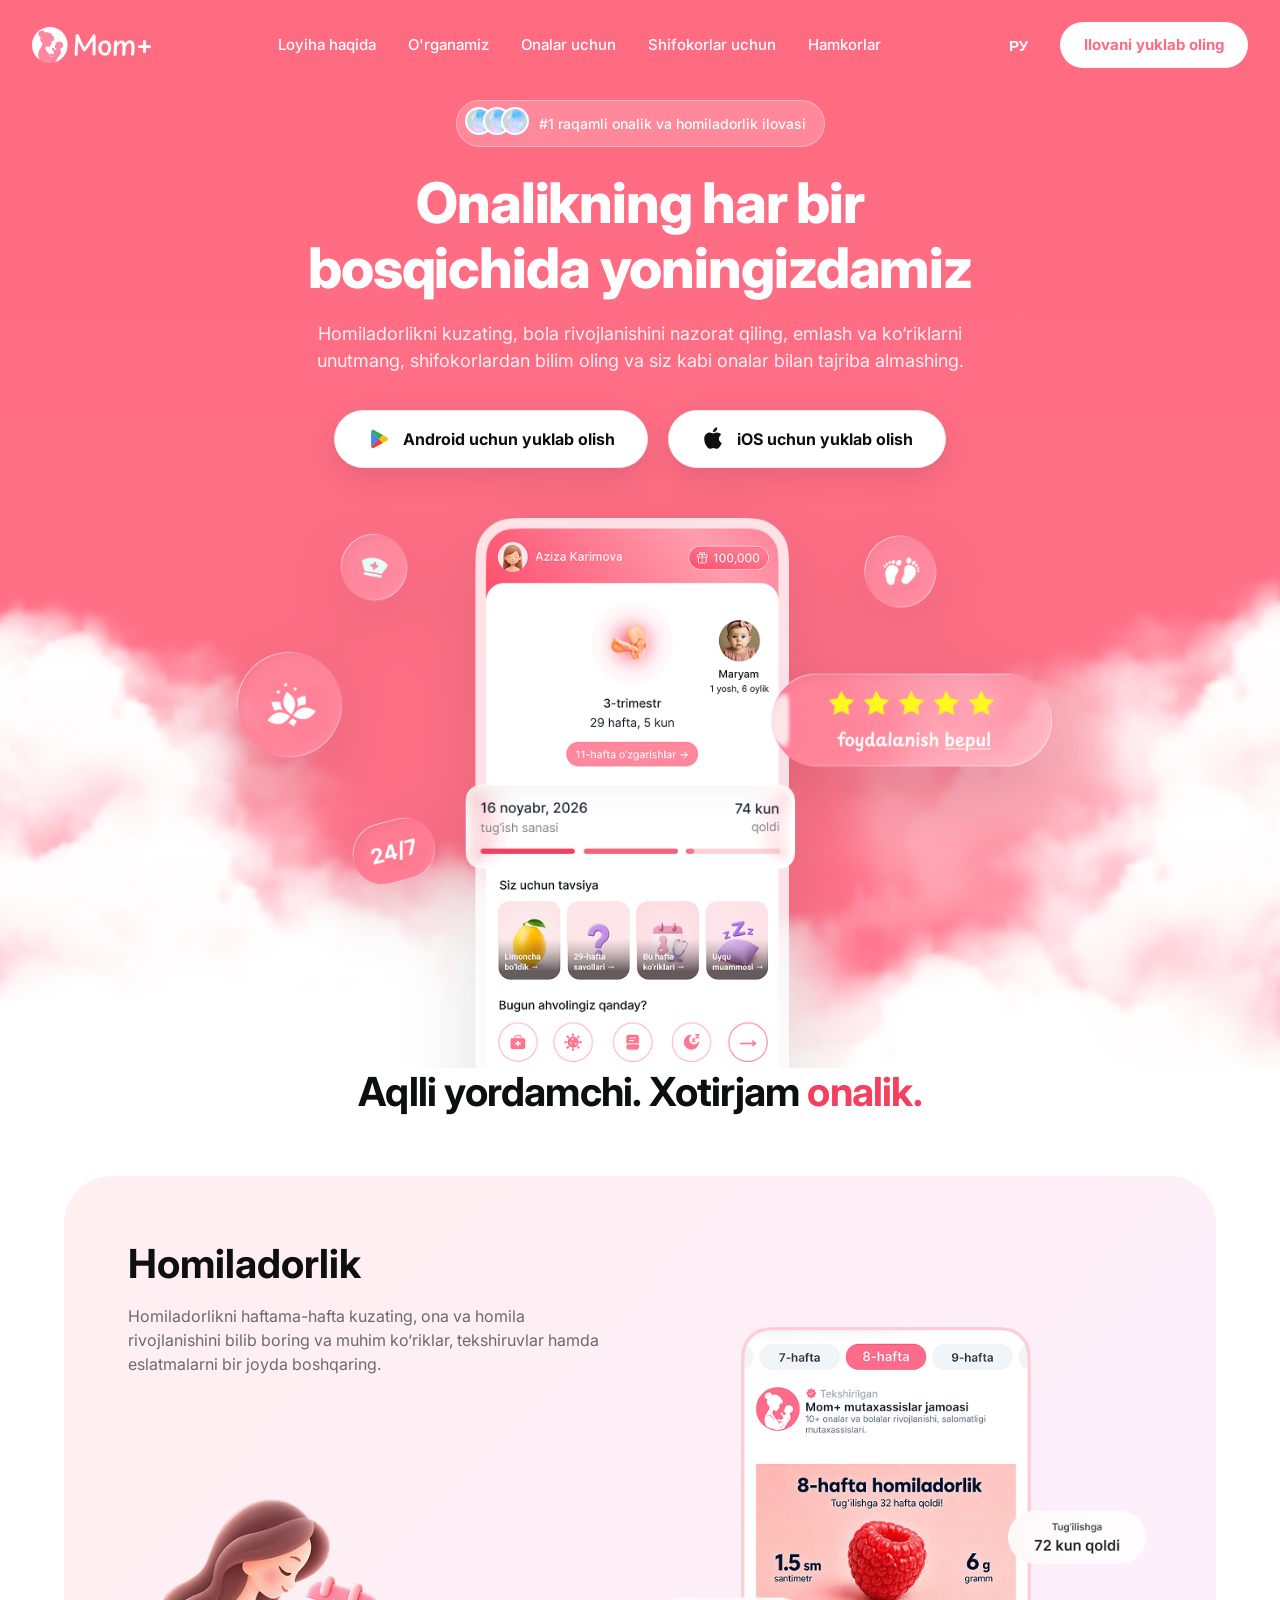
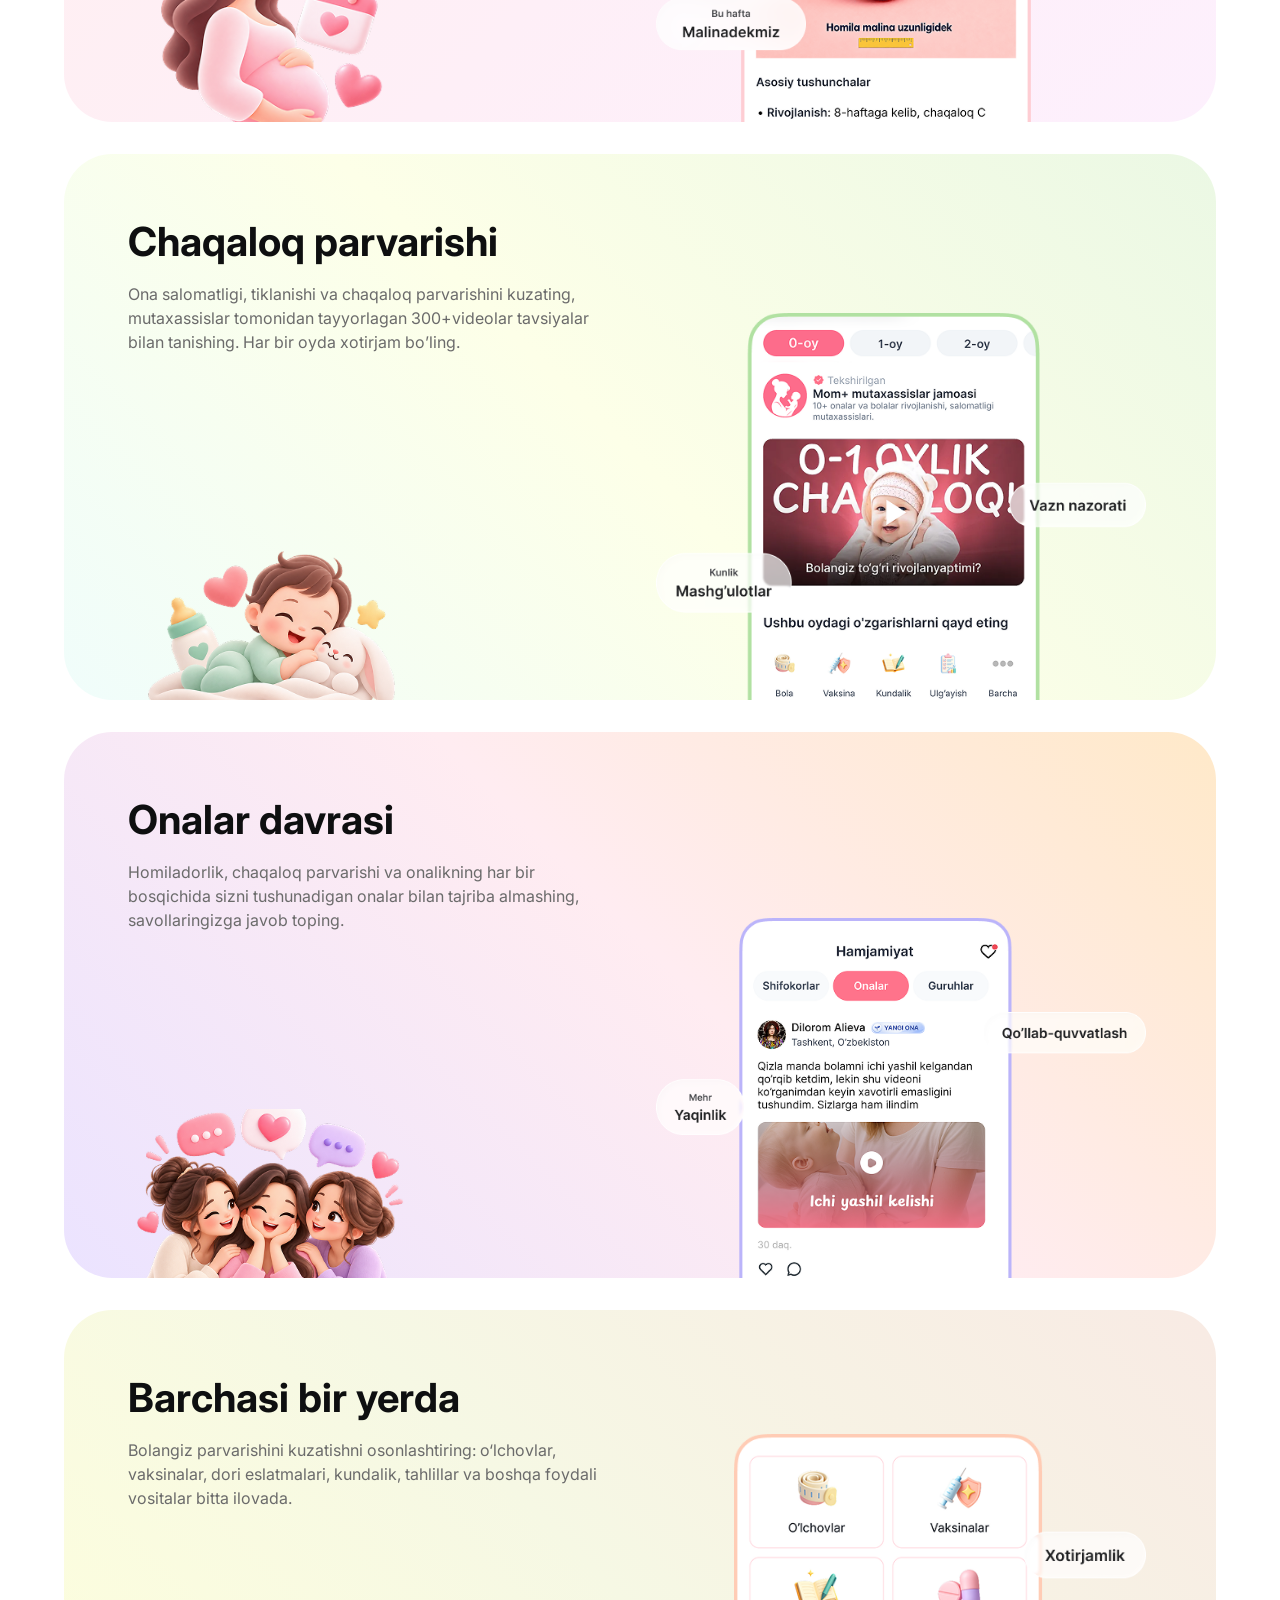
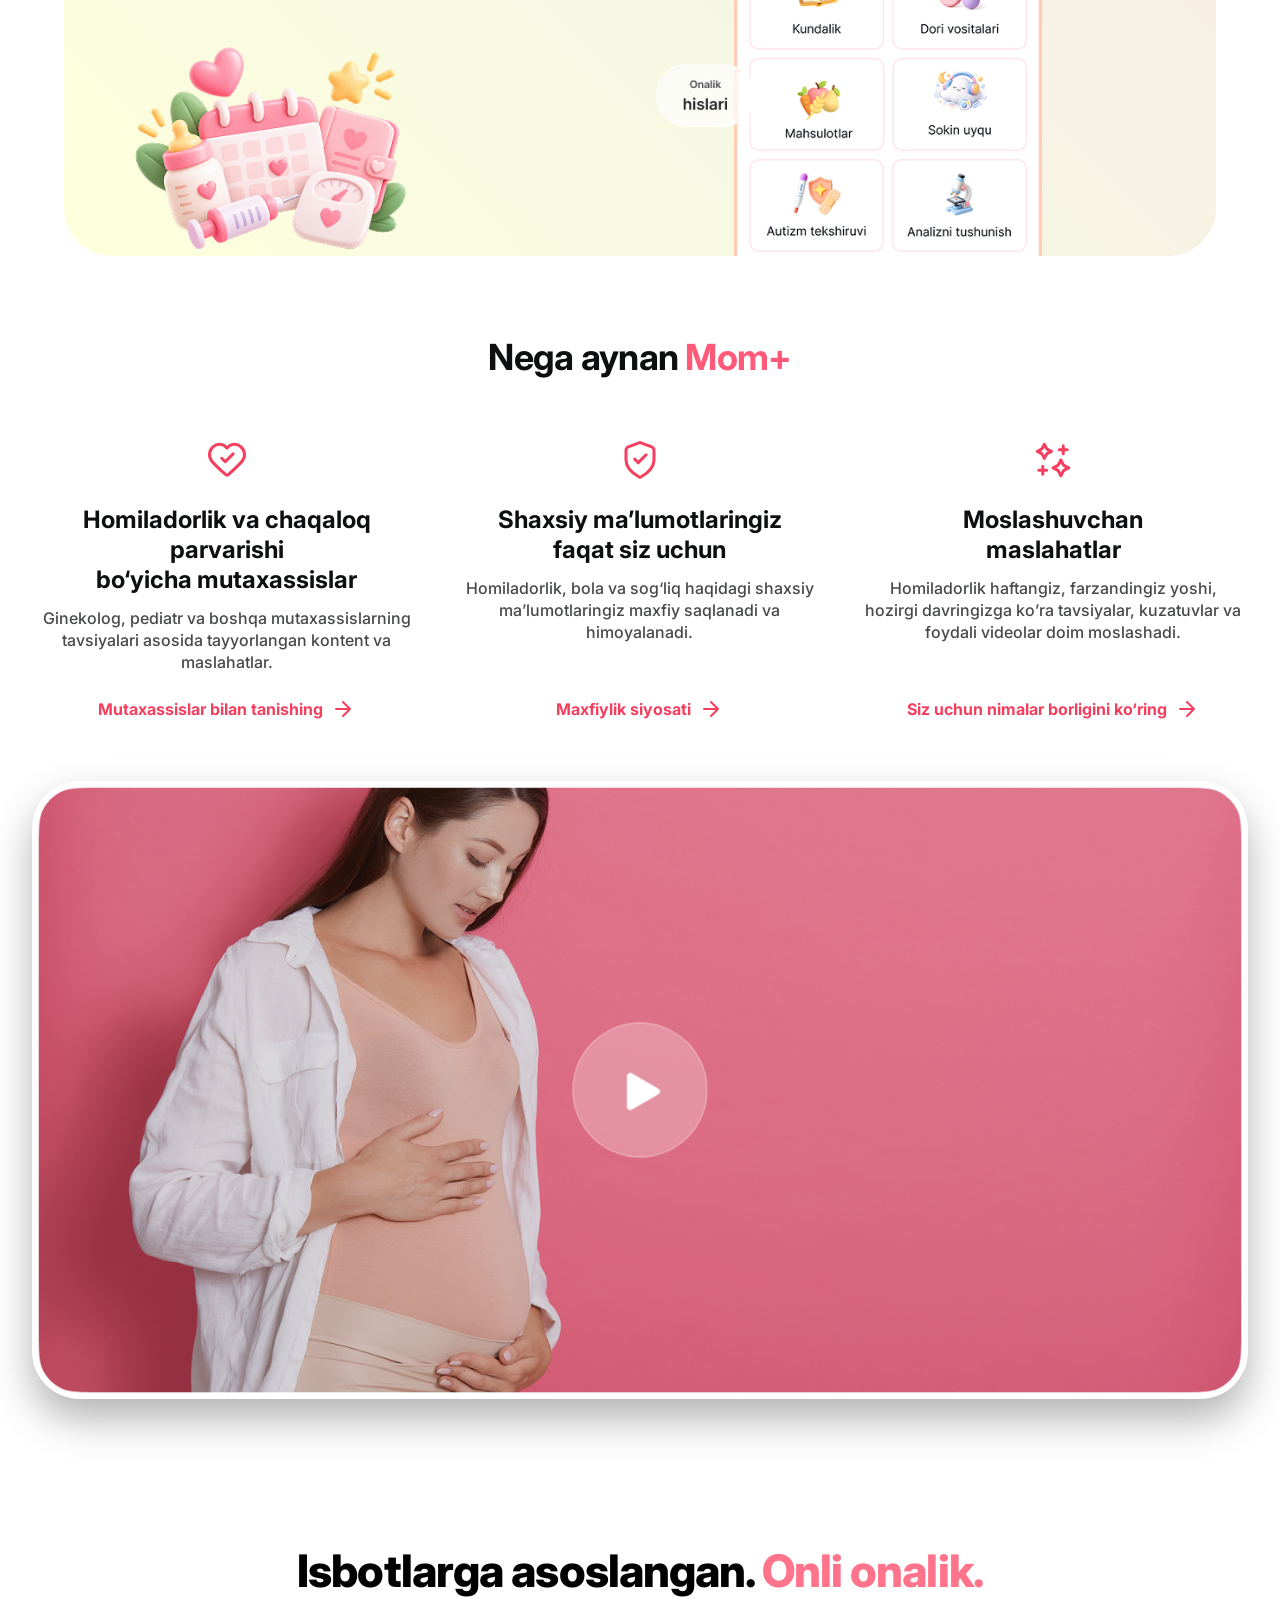
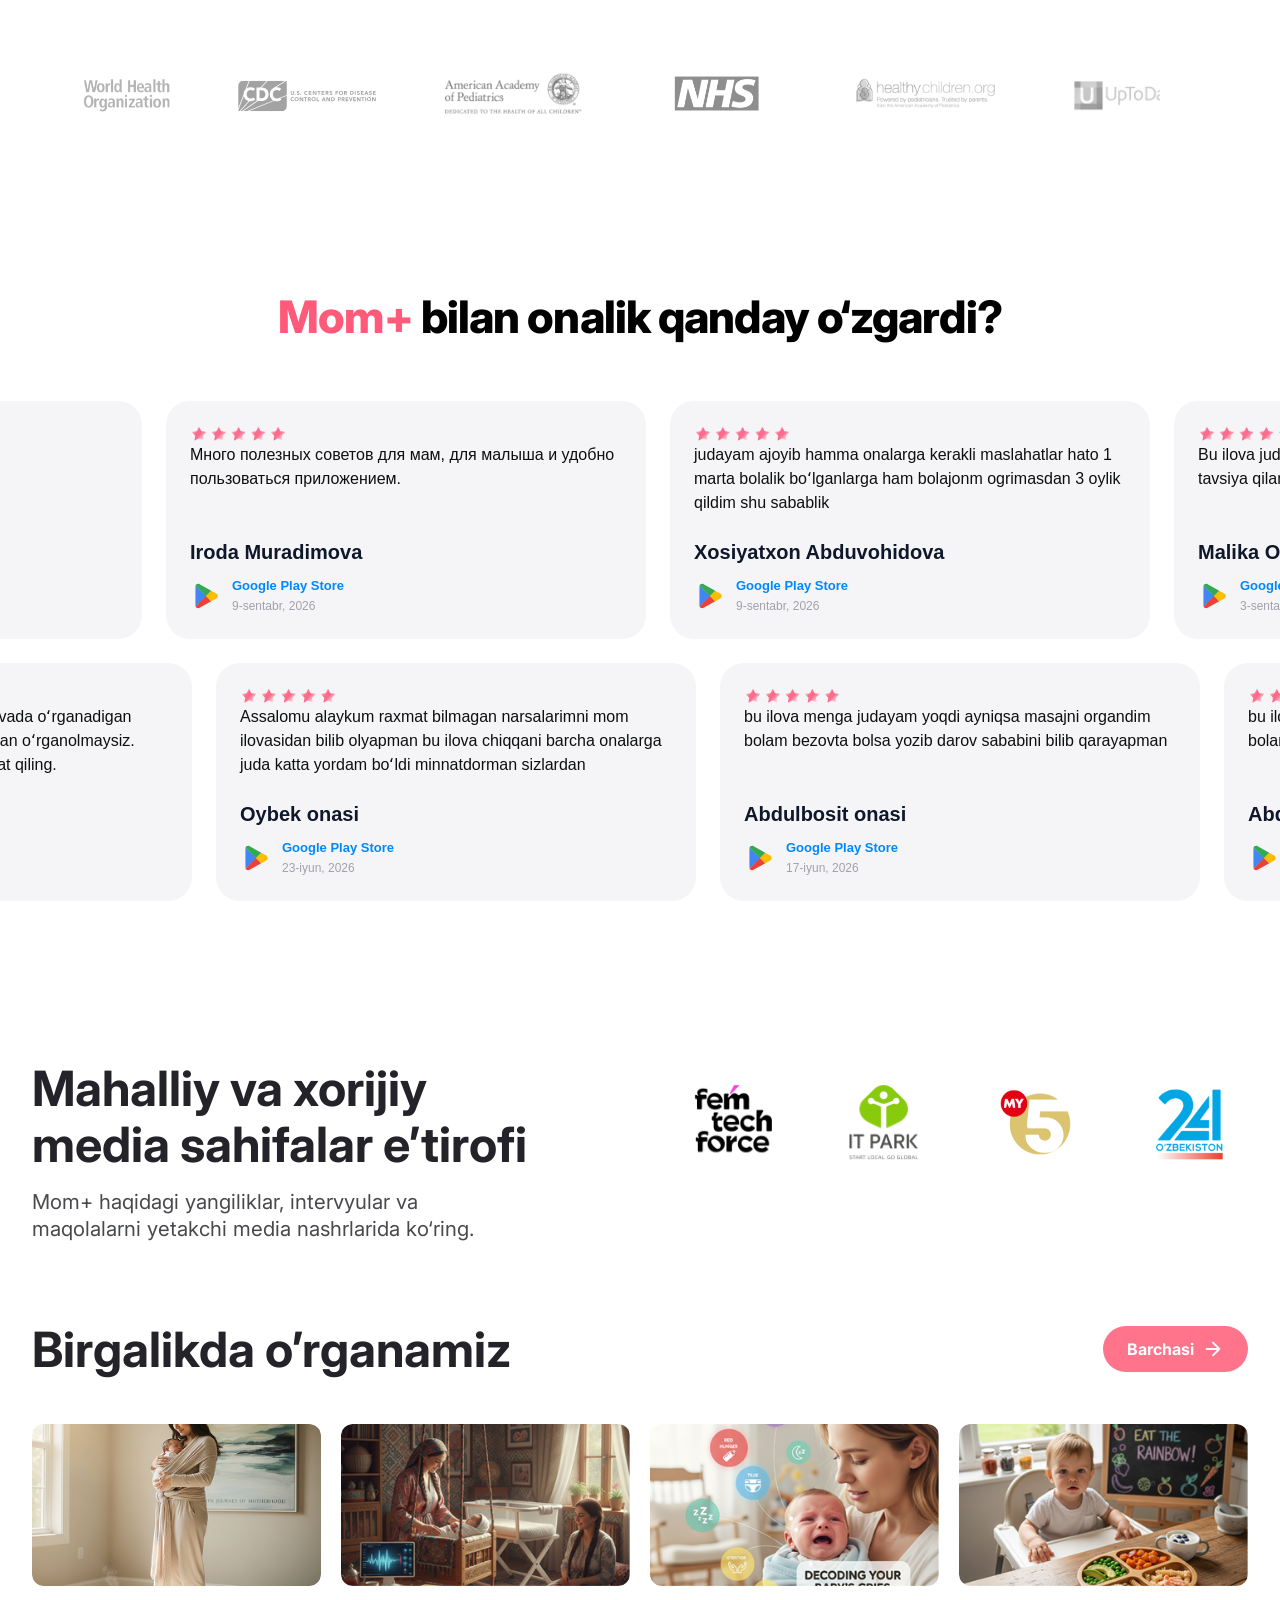
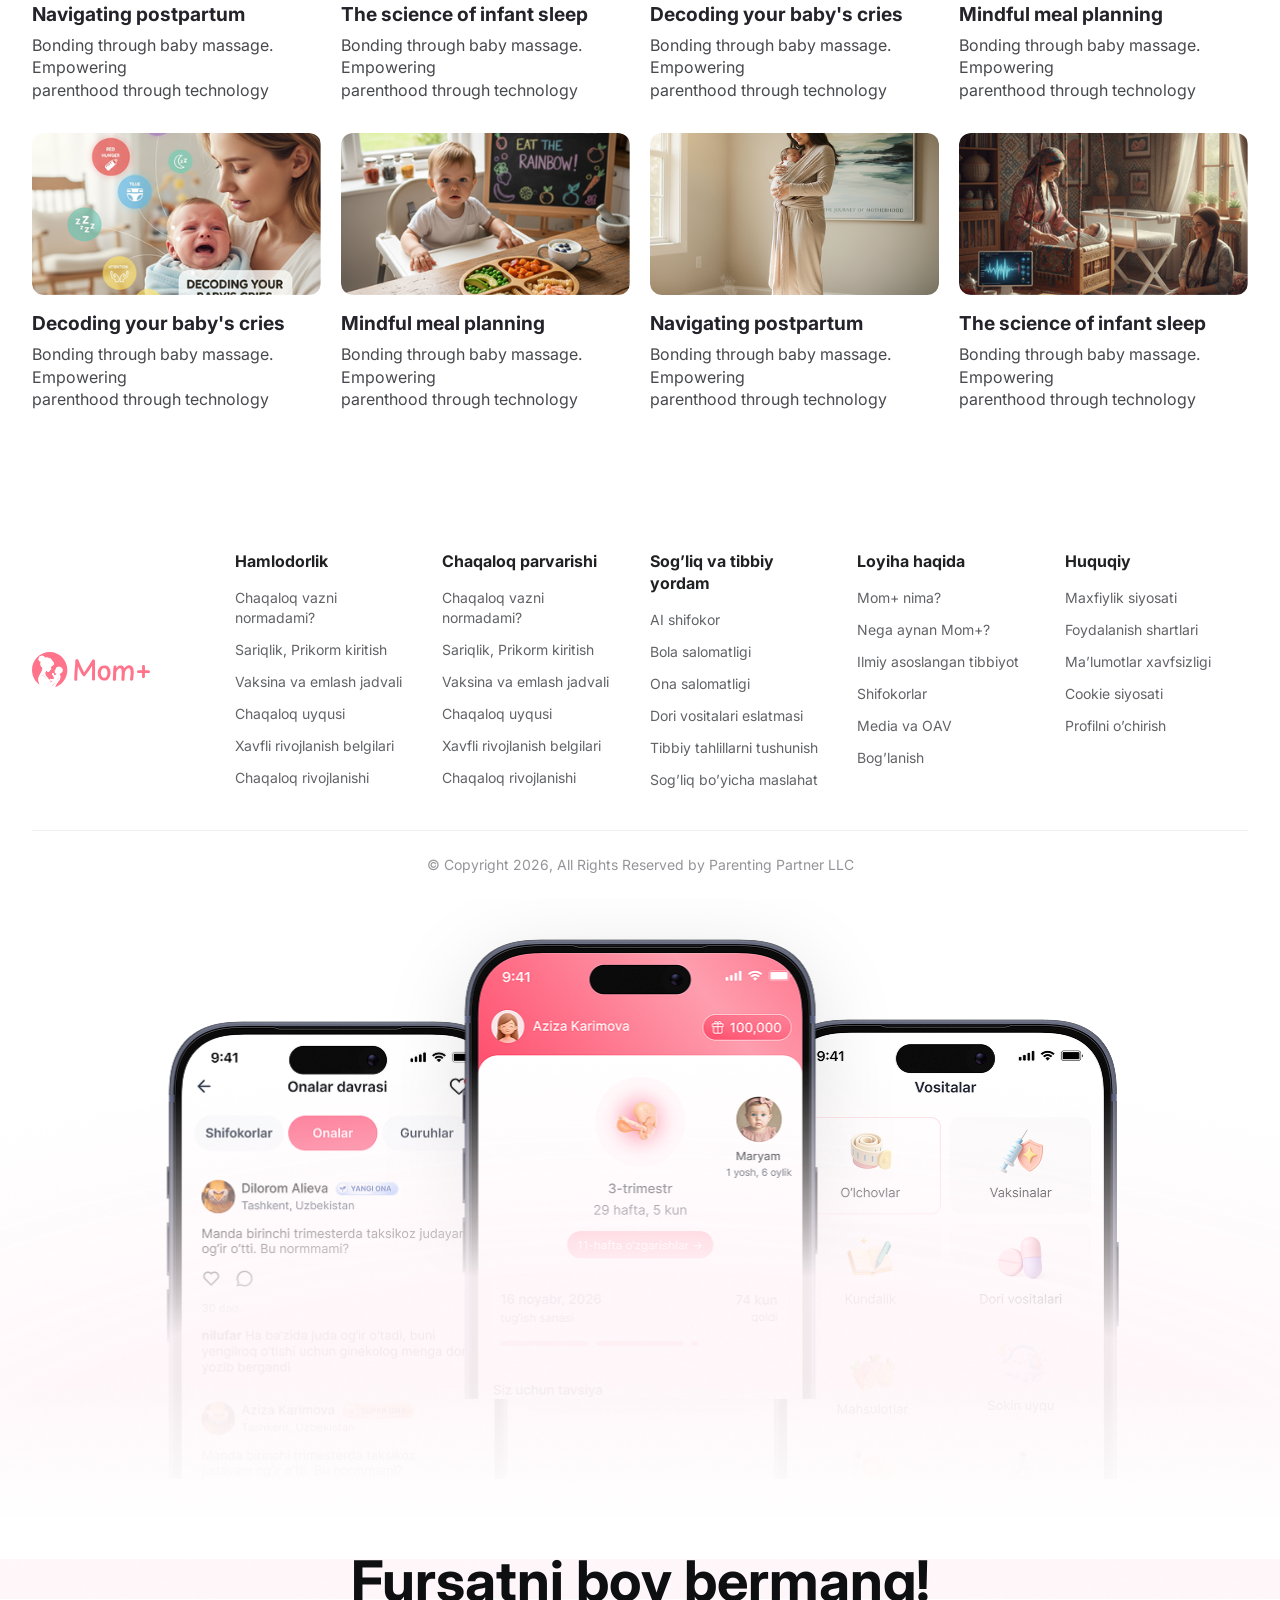
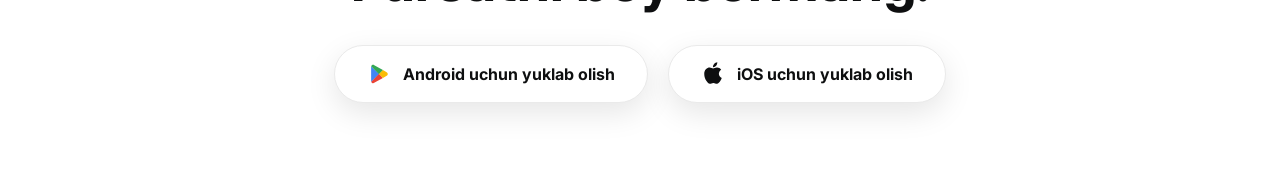
==== index.html @ 591e7ccc "Add files via upload" ====
<!DOCTYPE html>
<html lang="uz">
<head>
    <meta charset="UTF-8">
    <meta name="viewport" content="width=device-width, initial-scale=1.0">
    <title>Mom+ - Onalikning har bir bosqichida</title>
    <link rel="stylesheet" href="style.css">
</head>
<style>
    @import url('https://fonts.googleapis.com/css2?family=Inter:ital,opsz,wght@0,14..32,100..900;1,14..32,100..900&display=swap');
    @import url('https://fonts.googleapis.com/css2?family=Playpen+Sans:wght@100..800&display=swap');
</style>
<body>


<header class="header">
    <div class="container nav">
        <a href="#" class="logo">
            <img src="images/Logo.svg" alt="Mom+ Logo">
        </a>

        <nav class="navigation">
            <a href="#">Loyiha haqida</a>
            <a href="#">O'rganamiz</a>
            <a href="#">Onalar uchun</a>
            <a href="#">Shifokorlar uchun</a>
            <a href="#">Hamkorlar</a>            
        </nav>

        <div class="nav-select">
            <select class="custom-select" id="language-select" name="language">
                <option value="uz">UZ</option>
                <option value="ru" selected>РУ</option>
                <option value="en">EN</option>
            </select>

            <a href="#download" class="nav-button">
                Ilovani yuklab oling
            </a>
        </div>

        <button class="mobile-menu-btn" id="menu-btn" aria-label="Open menu">
            <span></span>
            <span></span>
            <span></span>
        </button>
    </div>

    <div class="mobile-menu" id="mobile-menu">
        <nav class="mobile-nav-links">
            <a href="#">Loyiha haqida</a>
            <a href="#">O'rganamiz</a>
            <a href="#">Onalar uchun</a>
            <a href="#">Shifokorlar uchun</a>
            <a href="#">Hamkorlar</a>
        </nav>
        <div class="mobile-menu-footer">
            <a href="#download" class="nav-button mobile-download-btn">Ilovani yuklab oling</a>
        </div>
    </div>

    <div class="hero">
        <div class="hero-content">
            <div class="hero-label">
                <div class="label-icons">
                    <img src="images/glass-icon.svg" alt="">
                </div>
                <span>#1 raqamli onalik va homiladorlik ilovasi</span>
            </div>

            <h1>
                Onalikning har bir
                <br>
                bosqichida
                <span>yoningizdamiz</span>
            </h1>

            <p class="hero-description">
                Homiladorlikni kuzating, bola rivojlanishini nazorat qiling, emlash va ko‘riklarni <br class="desktop-br"> unutmang, shifokorlardan bilim oling va siz kabi onalar bilan tajriba almashing.
            </p>

            <div class="download-buttons">
                <a href="#" class="download-button">
                    <img class="download-icon" src="images/play-market.svg" alt="Play Market">
                    <span>Android uchun yuklab olish</span>
                </a>

                <a href="#" class="download-button">
                    <img class="download-icon" src="images/apple.svg" alt="App Store">
                    <span>iOS uchun yuklab olish</span>
                </a>
            </div>
        </div>

        <div class="hero-image-wrapper">
            <img src="images/clouds-left.png" alt="" class="cloud-left">
            <img src="images/clouds-right.png" alt="" class="cloud-right">
            <img src="images/clouds-button.png" alt="" class="cloud-bg">

            <div class="hero-mockup-container">
                <img src="images/hero.png" alt="Mom+ ilovasi" class="hero-image">
                <img src="images/hero-medium.png" alt="" class="hero-image-medium">
            </div>
        </div>
    </div>
</header>

<section class="section features container" id="features">
    <div class="container">
        <h2 class="section-title">
            Aqlli yordamchi. Xotirjam 
            <span>onalik.</span>
        </h2>
        
        <div class="features-list">
            <article class="feature-card feature-pink">
                <div class="feature-content">
                    <div class="feature-text-block">
                        <h3>Homiladorlik</h3>
                        <p>
                            Homiladorlikni haftama-hafta kuzating, ona va homila rivojlanishini bilib boring va muhim ko‘riklar, tekshiruvlar hamda eslatmalarni bir joyda boshqaring.
                        </p>
                    </div>
                    <div class="feature-illustration pregnancy">
                        <img src="images/pregnancy.png" alt="Homiladorlik">
                    </div>
                </div>
                <div class="feature-phone">
                    <img class="feature-phone-img" src="images/feature-pink.png" alt="Homiladorlik ilovasi">
                </div>
            </article>

            <article class="feature-card feature-green">
                <div class="feature-content">
                    <div class="feature-text-block">
                        <h3>Chaqaloq parvarishi</h3>
                        <p>
                            Ona salomatligi, tiklanishi va chaqaloq parvarishini kuzating, mutaxassislar tomonidan tayyorlagan 300+videolar tavsiyalar bilan tanishing. Har bir oyda xotirjam bo’ling.
                        </p>
                    </div>
                    <div class="feature-illustration baby">
                        <img src="images/baby.png" alt="Chaqaloq parvarishi">
                    </div>
                </div>
                <div class="feature-phone">
                    <img src="images/feature-green.png" alt="Chaqaloq ilovasi">
                </div>
            </article>

            <article class="feature-card feature-purple">
                <div class="feature-content">
                    <div class="feature-text-block">
                        <h3>Onalar davrasi</h3>
                        <p>
                            Homiladorlik, chaqaloq parvarishi va onalikning har bir bosqichida sizni tushunadigan onalar bilan tajriba almashing, savollaringizga javob toping.
                        </p>
                    </div>
                    <div class="feature-illustration moms">
                        <img src="images/moms.png" alt="Onalar davrasi">
                    </div>
                </div>
                <div class="feature-phone">
                    <img src="images/feature-purple.png" alt="Onalar davrasi">
                </div>
            </article>

            <article class="feature-card feature-yellow">
                <div class="feature-content">
                    <div class="feature-text-block">
                        <h3>Barchasi bir yerda</h3>
                        <p>
                            Bolangiz parvarishini kuzatishni osonlashtiring: o‘lchovlar, vaksinalar, dori eslatmalari, kundalik, tahlillar va boshqa foydali vositalar bitta ilovada.
                        </p>
                    </div>
                    <div class="feature-illustration all-in-one">
                        <img src="images/all-in-one.png" alt="Barchasi bir yerda">
                    </div>
                </div>
                <div class="feature-phone">
                    <img src="images/feature-yellow.png" alt="Mom+ servislar">
                </div>
            </article>
        </div>
    </div>
</section>

<section class="section why" id="about">
    <div class="container">
        <h2 class="section-title">
            Nega aynan 
            <span>Mom+</span>
        </h2>
        
        <div class="why-grid">
            <div class="why-item">
                <div class="why-icon">
                    <img src="images/health.svg" alt="">
                </div>
                <h3>
                    Homiladorlik va chaqaloq parvarishi 
                    <br> 
                    bo‘yicha mutaxassislar
                </h3>
                <p>
                    Ginekolog, pediatr va boshqa mutaxassislarning 
                    tavsiyalari asosida tayyorlangan kontent va maslahatlar.
                </p>
                <a href="#">
                    Mutaxassislar bilan tanishing 
                    <img class="why-link" src="images/right.svg" alt="">
                </a>
            </div>

            <div class="why-item">
                <div class="why-icon">
                    <img src="images/security.svg" alt="">
                </div>
                <h3>
                    Shaxsiy ma’lumotlaringiz 
                    <br>
                    faqat siz uchun
                </h3>
                <p>
                    Homiladorlik, bola va sog‘liq haqidagi shaxsiy 
                    ma’lumotlaringiz maxfiy saqlanadi va himoyalanadi.
                </p>
                <a href="#">
                    Maxfiylik siyosati 
                    <img class="why-link" src="images/right.svg" alt="">
                </a>
            </div>

            <div class="why-item">
                <div class="why-icon">
                    <img src="images/star.svg" alt="">
                </div>
                <h3>
                    Moslashuvchan
                    <br>
                    maslahatlar
                </h3>
                <p>
                    Homiladorlik haftangiz, farzandingiz yoshi, hozirgi davringizga 
                    ko’ra tavsiyalar, kuzatuvlar va foydali videolar doim moslashadi.
                </p>
                <a href="#">
                    Siz uchun nimalar borligini ko‘ring 
                    <img class="why-link" src="images/right.svg" alt="">
                </a>
            </div>
        </div>

        <div class="video-section">
            <div class="video-container">
                <video
                    src="images/woman.mp4" 
                    class="video-element"
                    autoplay
                    muted
                    loop
                    playsinline
                    poster="images/video-woman.png"
                ></video>
                <button class="video-play" type="button">
                    <img src="images/play.svg" alt="">
                </button>
            </div>
        </div>
    </div>
</section>

<section class="section proof">

    <div class="container">

        <h2 class="section-title">

            Isbotlarga asoslangan.
            <span>Onli onalik.</span>

        </h2>
    </div>

    
        <div class="partner-logos">

            <div class="partner-logo">
                <img
                    src="images/logo-who.svg"
                    alt="WHO"
                >
            </div>

            <div class="partner-logo">
                <img
                    src="images/logo-cdc.svg"
                    alt="CDC"
                >
            </div>

            <div class="partner-logo">
                <img
                    src="images/logo-unicef.svg"
                    alt="UNICEF"
                >
            </div>

            <div class="partner-logo">
                <img
                    src="images/logo-nhs.svg"
                    alt="NHS"
                >
            </div>

            <div class="partner-logo">
                <img
                    src="images/logo-children.svg"
                    alt="healty children"
                >
            </div>

            <div class="partner-logo">
                <img
                    src="images/logo-uptodate.svg"
                    alt="UpToDate"
                >
            </div>

        </div>


</section>

<section class="reviews-section" id="reviews">
    <div class="reviews-container">
        
        <h2 class="section-title">
            <span>Mom+</span>
            bilan onalik qanday o‘zgardi?
        </h2>

        <div class="reviews-wrapper">
            <div class="reviews-row">
                
                <article class="review-card">
                   <div class="stars"><img src="images/stars.svg" alt=""></div>
                    <p class="review-text">tushuntirilgan</p>
                    <div class="review-footer">
                        <strong class="review-author">...</strong>
                        <div class="store-info">
                            <img src="images/apple.svg" alt="App Store" class="store-icon">
                            <div class="store-meta">
                                <span class="store-name">Apple App Store</span>
                                <span class="review-date">17-iyun, 2026</span>
                            </div>
                        </div>
                    </div>
                </article>

                <article class="review-card">
                   <div class="stars"><img src="images/stars.svg" alt=""></div>
                    <p class="review-text">Много полезных советов для мам, для малыша и удобно пользоваться приложением.</p>
                    <div class="review-footer">
                        <strong class="review-author">Iroda Muradimova</strong>
                        <div class="store-info">
                            <img src="images/play-market.svg" alt="Google Play" class="store-icon">
                            <div class="store-meta">
                                <span class="store-name">Google Play Store</span>
                                <span class="review-date">9-sentabr, 2026</span>
                            </div>
                        </div>
                    </div>
                </article>

                <article class="review-card">
                   <div class="stars"><img src="images/stars.svg" alt=""></div>
                    <p class="review-text">
judayam ajoyib hamma onalarga kerakli maslahatlar hato 1 marta bolalik boʻlganlarga ham bolajonm ogrimasdan 3 oylik qildim shu sabablik                    </p>
                    <div class="review-footer">
                        <strong class="review-author">Xosiyatxon Abduvohidova</strong>
                        <div class="store-info">
                            <img src="images/play-market.svg" alt="Google Play" class="store-icon">
                            <div class="store-meta">
                                <span class="store-name">Google Play Store</span>
                                <span class="review-date">9-sentabr, 2026</span>
                            </div>
                        </div>
                    </div>
                </article>

                <article class="review-card">
                   <div class="stars"><img src="images/stars.svg" alt=""></div>
                    <p class="review-text">Bu ilova juda zoʻr va manfaatli. yosh bolasi bor onalarga tavsiya qilaman</p>
                    <div class="review-footer">
                        <strong class="review-author">Malika Ochilova</strong>
                        <div class="store-info">
                            <img src="images/play-market.svg" alt="Google Play" class="store-icon">
                            <div class="store-meta">
                                <span class="store-name">Google Play Store</span>
                                <span class="review-date">3-sentabr, 2026</span>
                            </div>
                        </div>
                    </div>
                </article>

            </div>

            <div class="reviews-row">
                
                <article class="review-card">
                   <div class="stars"><img src="images/stars.svg" alt=""></div>
                    <p class="review-text">Onalar uchun eng kerakli ilova, bu ilovada oʻrganadigan maʼlumotlaringizni boshqa hech kimdan oʻrganolmaysiz. Ideal ona boʻlish uchun ilovani skachat qiling.</p>
                    <div class="review-footer">
                        <strong class="review-author">Shahros Abdulhamid</strong>
                        <div class="store-info">
                            <img src="images/apple.svg" alt="App Store" class="store-icon">
                            <div class="store-meta">
                                <span class="store-name">Apple App Store</span>
                                <span class="review-date">17-iyun, 2026</span>
                            </div>
                        </div>
                    </div>
                </article>

                <article class="review-card">
                    <div class="stars"><img src="images/stars.svg" alt=""></div>
                    <p class="review-text">Assalomu alaykum raxmat bilmagan narsalarimni mom ilovasidan bilib olyapman bu ilova chiqqani barcha onalarga juda katta yordam boʻldi minnatdorman sizlardan</p>
                    <div class="review-footer">
                        <strong class="review-author">Oybek onasi</strong>
                        <div class="store-info">
                            <img src="images/play-market.svg" alt="Google Play" class="store-icon">
                            <div class="store-meta">
                                <span class="store-name">Google Play Store</span>
                                <span class="review-date">23-iyun, 2026</span>
                            </div>
                        </div>
                    </div>
                </article>

                <article class="review-card">
                   <div class="stars"><img src="images/stars.svg" alt=""></div>
                    <p class="review-text">bu ilova menga judayam yoqdi ayniqsa masajni organdim bolam bezovta bolsa yozib darov sababini bilib qarayapman</p>
                    <div class="review-footer">
                        <strong class="review-author">Abdulbosit onasi</strong>
                        <div class="store-info">
                            <img src="images/play-market.svg" alt="Google Play" class="store-icon">
                            <div class="store-meta">
                                <span class="store-name">Google Play Store</span>
                                <span class="review-date">17-iyun, 2026</span>
                            </div>
                        </div>
                    </div>
                </article>

                <article class="review-card">
                   <div class="stars"><img src="images/stars.svg" alt=""></div>
                    <p class="review-text">bu ilova menga judayam yoqdi ayniqsa masajni organdim bolam bezovta bolsa yozib darov sababini bilib qarayapman</p>
                    <div class="review-footer">
                        <strong class="review-author">Abdulbosit onasi</strong>
                        <div class="store-info">
                            <img src="images/play-market.svg" alt="Google Play" class="store-icon">
                            <div class="store-meta">
                                <span class="store-name">Google Play Store</span>
                                <span class="review-date">17-iyun, 2026</span>
                            </div>
                        </div>
                    </div>
                </article>

            </div>
        </div>

    </div>
</section>

<section
    class="section media"
    id="media"
>
    <div class="container">

        <div class="media-header">

            <div>

                <h2 class="media-title">
                    Mahalliy va xorijiy
                    <br>
                    media sahifalar e’tirofi
                </h2>

                <p>
                    Mom+ haqidagi yangiliklar, intervyular va
                    <br>
                    maqolalarni yetakchi media nashrlarida ko‘ring.
                </p>

            </div>


            <div class="media-logos">
                    <img class="media-img" src="images/fem-tech-force.svg" alt="">

                    <img class="media-img" src="images/it-park.svg" alt="">

                    <img class="media-img" src="images/my5.svg" alt="">

                    <img class="media-img" src="images/24uz.svg" alt="">
            </div>

        </div>

        <div class="learn-header">

            <h2>
                Birgalikda o’rganamiz
            </h2>

            <a class="learn-link" href="#">
                Barchasi <img class="learn-img" src="images/right-2.svg" alt="">
            </a>

        </div>

        <div class="articles-grid">
            <article class="article">
                <div class="article-image">
                    <img
                        src="images/article-1.png"
                        alt="Navigating postpartum"
                    >
                </div>

                <h3>
                    Navigating postpartum
                </h3>
                <p>
                    Bonding through baby massage. Empowering <br> parenthood through technology
                </p>
            </article>
            <article class="article">
                <div class="article-image">
                    <img
                        src="images/article-2.png"
                        alt="Navigating postpartum"
                    >
                </div>

                <h3>
                    The science of infant sleep
                </h3>
                <p>
                    Bonding through baby massage. Empowering <br> parenthood through technology
                </p>
            </article>
            <article class="article">
                <div class="article-image">
                    <img
                        src="images/article-3.png"
                        alt="Navigating postpartum"
                    >
                </div>

                <h3>
                    Decoding your baby's cries
                </h3>
                <p>
                    Bonding through baby massage. Empowering <br> parenthood through technology
                </p>
            </article>
            <article class="article">
                <div class="article-image">
                    <img
                        src="images/article-4.png"
                        alt="Navigating postpartum"
                    >
                </div>

                <h3>
                    Mindful meal planning
                </h3>
                <p>
                    Bonding through baby massage. Empowering <br> parenthood through technology
                </p>
            </article>

            <article class="article article-none">
                <div class="article-image">
                    <img
                        src="images/article-3.png"
                        alt="Navigating postpartum"
                    >
                </div>

                <h3>
                    Decoding your baby's cries
                </h3>
                <p>
                    Bonding through baby massage. Empowering <br> parenthood through technology
                </p>
            </article>
            <article class="article article-none">
                <div class="article-image">
                    <img
                        src="images/article-4.png"
                        alt="Navigating postpartum"
                    >
                </div>

                <h3>
                    Mindful meal planning
                </h3>
                <p>
                    Bonding through baby massage. Empowering <br> parenthood through technology
                </p>
            </article>
            <article class="article article-none">
                <div class="article-image">
                    <img
                        src="images/article-1.png"
                        alt="Navigating postpartum"
                    >
                </div>

                <h3>
                    Navigating postpartum
                </h3>
                <p>
                    Bonding through baby massage. Empowering <br> parenthood through technology
                </p>
            </article>
            <article class="article article-none">
                <div class="article-image">
                    <img
                        src="images/article-2.png"
                        alt="Navigating postpartum"
                    >
                </div>

                <h3>
                    The science of infant sleep
                </h3>
                <p>
                    Bonding through baby massage. Empowering <br> parenthood through technology
                </p>
            </article>
        </div>
    </div>
</section>

<footer class="footer">
    <div class="container">
        <div class="footer-top">
            <div class="logo">
                <img src="images/logo-pink.svg" alt="Mom+ Logo">
            </div>

            <div class="footer-grid">
                <div class="footer-column">
                    <div class="footer-column-title">
                        <strong>Hamlodorlik</strong>
                        <span class="chevron"></span>
                    </div>
                    <div class="footer-column-links">
                        <a href="#">Chaqaloq vazni normadami?</a>
                        <a href="#">Sariqlik, Prikorm kiritish</a>
                        <a href="#">Vaksina va emlash jadvali</a>
                        <a href="#">Chaqaloq uyqusi</a>
                        <a href="#">Xavfli rivojlanish belgilari</a>
                        <a href="#">Chaqaloq rivojlanishi</a>
                    </div>
                </div>

                <div class="footer-column">
                    <div class="footer-column-title">
                        <strong>Chaqaloq parvarishi</strong>
                        <span class="chevron"></span>
                    </div>
                    <div class="footer-column-links">
                        <a href="#">Chaqaloq vazni normadami?</a>
                        <a href="#">Sariqlik, Prikorm kiritish</a>
                        <a href="#">Vaksina va emlash jadvali</a>
                        <a href="#">Chaqaloq uyqusi</a>
                        <a href="#">Xavfli rivojlanish belgilari</a>
                        <a href="#">Chaqaloq rivojlanishi</a>
                    </div>
                </div>

                <div class="footer-column">
                    <div class="footer-column-title">
                        <strong>Sog’liq va tibbiy yordam</strong>
                        <span class="chevron"></span>
                    </div>
                    <div class="footer-column-links">
                        <a href="#">AI shifokor</a>
                        <a href="#">Bola salomatligi</a>
                        <a href="#">Ona salomatligi</a>
                        <a href="#">Dori vositalari eslatmasi</a>
                        <a href="#">Tibbiy tahlillarni tushunish</a>
                        <a href="#">Sog’liq bo’yicha maslahat</a>
                    </div>
                </div>

                <div class="footer-column">
                    <div class="footer-column-title">
                        <strong>Loyiha haqida</strong>
                        <span class="chevron"></span>
                    </div>
                    <div class="footer-column-links">
                        <a href="#">Mom+ nima?</a>
                        <a href="#">Nega aynan Mom+?</a>
                        <a href="#">Ilmiy asoslangan tibbiyot</a>
                        <a href="#">Shifokorlar</a>
                        <a href="#">Media va OAV</a>
                        <a href="#">Bog’lanish</a>
                    </div>
                </div>

                <div class="footer-column">
                    <div class="footer-column-title">
                        <strong>Huquqiy</strong>
                        <span class="chevron"></span>
                    </div>
                    <div class="footer-column-links">
                        <a href="#">Maxfiylik siyosati</a>
                        <a href="#">Foydalanish shartlari</a>
                        <a href="#">Ma’lumotlar xavfsizligi</a>
                        <a href="#">Cookie siyosati</a>
                        <a href="#">Profilni o’chirish</a>
                    </div>
                </div>
            </div>
        </div>

        <p class="copyright-text">© Copyright 2026, All Rights Reserved by Parenting Partner LLC</p>
    </div>

<div class="download-section" id="download">
    <div class="download-phones">
        <div class="bottom-phone">
            <img class="phone-left" src="images/dowload-left.png" alt="Mom+ Mockup Left">
            
            <img class="phone-right" src="images/dowload-right.png" alt="Mom+ Mockup Right">
            
            <img class="phone-center" src="images/dowload-center.png" alt="Mom+ Mockup Center">
            
            <img class="phone-clouds" src="images/dowload-clouds.png" alt="Clouds Background Effect">
        </div>
        
        <div class="fade-overlay"></div>
    </div>

    <div class="download-content">
        <h2>Fursatni boy bermang!</h2>

        <div class="download-buttons">
            <a href="#" class="download-button dark-button">
                <img src="images/play-market.svg" alt="Google Play">
                <span>Android uchun yuklab olish</span>
            </a>

            <a href="#" class="download-button dark-button">
                <img src="images/apple.svg" alt="App Store">
                <span>iOS uchun yuklab olish</span>
            </a>
        </div>
    </div>
</div>
</footer>

<script>
    const menuBtn = document.getElementById('menu-btn');
    const mobileMenu = document.getElementById('mobile-menu');

    menuBtn.addEventListener('click', () => {
        menuBtn.classList.toggle('active');
        mobileMenu.classList.toggle('open');
    });


document.querySelectorAll('.reviews-row').forEach(row => {
    let isDown = false;
    let startX;
    let scrollLeft;

    row.addEventListener('mousedown', (e) => {
        isDown = true;
        row.style.cursor = 'grabbing';
        startX = e.pageX - row.offsetLeft;
        scrollLeft = row.scrollLeft;
    });

    row.addEventListener('mouseleave', () => {
        isDown = false;
        row.style.cursor = 'default';
    });

    row.addEventListener('mouseup', () => {
        isDown = false;
        row.style.cursor = 'default';
    });

    row.addEventListener('mousemove', (e) => {
        if (!isDown) return;
        e.preventDefault();
        const x = e.pageX - row.offsetLeft;
        const walk = (x - startX) * 2; 
        row.scrollLeft = scrollLeft - walk;
    });
});

// footer
document.addEventListener("DOMContentLoaded", function () {
    const columnTitles = document.querySelectorAll('.footer-column-title');

    columnTitles.forEach(title => {
        title.addEventListener('click', function () {
            if (window.innerWidth <= 768) {
                const parentColumn = this.closest('.footer-column');
                parentColumn.classList.toggle('active');
            }
        });
    });
});
</script>
</body>
</html>
---- style.css ----
* {
    box-sizing: border-box;
    margin: 0;
    padding: 0;
}

:root {
    --pink: #FF738B;
    --pink-dark: #e84c76;
    --dark: #24232a;
    --gray: #77747b;
    --light-gray: #eeeeee;
}

:root {
    --pink-color: #FF5A79;
    --card-bg: #F5F5F7;
    --text-color: #1D1D1F;
    --store-blue: #0081FF;
    --subtext-color: #86868B;
}


html {
    scroll-behavior: smooth;
}

body {
    font-family:
        Arial,
        Helvetica,
        sans-serif;

    color: var(--dark);
    background: #ffffff;

    line-height: 1.45;
}

img {
    max-width: 100%;
}

a {
    text-decoration: none;
    color: inherit;
}

button {
    font-family: inherit;
}

.container {
    max-width: 1440px;
    padding-left: 240px;
    padding-right: 240px;
}

* {
    box-sizing: border-box;
    margin: 0;
    padding: 0;
}

body {
    font-family: 'Inter', system-ui, -apple-system, sans-serif;
}

.container {
    max-width: 1240px;
    margin: 0 auto;
    padding: 0 20px;
}

.header {
    width: 100%;            
    position: relative;     
    overflow: hidden;
    text-align: center;
    color: #ffffff;
    background: linear-gradient(180deg, #FF6B81 0%, #FF738B 100%);
}

.nav {
    height: 90px;
    display: flex;
    align-items: center;
    justify-content: space-between;
    position: relative;
    z-index: 30;
}

.logo {
    display: flex;
    align-items: center;
    text-decoration: none;
    flex-shrink: 0;
}

.logo img {
    height: 36px;
    width: auto;
}

.navigation {
    display: flex;
    align-items: center;
    gap: 32px;
}

.navigation a {
    color: #FFFFFF;
    font-size: 15px;
    font-weight: 500;
    text-decoration: none;
    transition: opacity .2s ease;
    white-space: nowrap;
}

.navigation a:hover {
    opacity: 0.8;
}

.nav-select {
    display: flex;
    align-items: center;
    gap: 20px;
    flex-shrink: 0;
}

.custom-select {
    appearance: none;
    -webkit-appearance: none;
    background: transparent;
    border: none;
    outline: none;
    font-size: 15px;
    font-weight: 600;
    cursor: pointer;
    color: #FFFFFF;
    padding-right: 10px;
}

.custom-select option {
    background-color: #FF738B; 
    color: #fff;            
}

.nav-button {
    padding: 12px 24px;
    font-size: 15px;
    background: #ffffff;
    color: #FF6B81;
    border-radius: 30px;
    font-weight: 700;
    text-decoration: none;
    white-space: nowrap;
    transition: transform .2s ease, box-shadow .2s ease;
}

.nav-button:hover {
    transform: translateY(-2px);
    box-shadow: 0 6px 20px rgba(0, 0, 0, 0.1);
}

.mobile-menu-btn {
    display: none;
    width: 42px;
    height: 42px;
    border-radius: 50%;
    background: #FF5572;
    backdrop-filter: blur(10px);
    -webkit-backdrop-filter: blur(10px);
    border: 1px solid rgba(255, 255, 255, 0.3);
    cursor: pointer;
    flex-direction: column;
    align-items: center;
    justify-content: center;
    gap: 5px;
    z-index: 100;
}

.mobile-menu-btn span {
    display: block;
    width: 18px;
    height: 2px;
    background-color: #ffffff;
    border-radius: 2px;
    transition: all 0.3s ease;
}

.mobile-menu-btn.active span:nth-child(1) {
    transform: translateY(7px) rotate(45deg);
}
.mobile-menu-btn.active span:nth-child(2) {
    opacity: 0;
}
.mobile-menu-btn.active span:nth-child(3) {
    transform: translateY(-7px) rotate(-45deg);
}

.mobile-menu {
    position: absolute;
    top: 90px;
    left: 0;
    width: 100%;
    background: rgba(255, 115, 139, 0.95);
    backdrop-filter: blur(20px);
    -webkit-backdrop-filter: blur(20px);
    padding: 30px 20px;
    display: flex;
    flex-direction: column;
    gap: 24px;
    box-shadow: 0 20px 30px rgba(0,0,0,0.15);
    z-index: 99;
    transform: translateY(-150%);
    opacity: 0;
    transition: all 0.3s ease-in-out;
}

.mobile-menu.open {
    transform: translateY(0);
    opacity: 1;
}

.mobile-nav-links {
    display: flex;
    flex-direction: column;
    gap: 18px;
}

.mobile-nav-links a {
    color: #ffffff;
    font-size: 18px;
    font-weight: 600;
    text-decoration: none;
}

.mobile-menu-footer {
    padding-top: 10px;
    border-top: 1px solid rgba(255,255,255,0.2);
}

.mobile-download-btn {
    display: block;
    width: 100%;
    text-align: center;
    padding: 14px;
}

.hero {
    padding-top: 10px;
    position: relative;
    overflow: hidden;
    text-align: center;
    color: #ffffff;
}

.hero-content {
    position: relative;
    z-index: 10;
    display: flex;
    flex-direction: column;
    align-items: center;
}

.hero-label {
    display: inline-flex;
    align-items: center;
    gap: 10px;
    margin-bottom: 24px;
    padding: 6px 18px 6px 8px;
    border-radius: 30px;
    font-size: 14px;
    font-weight: 500;
    color: #ffffff;
    background: rgba(255, 255, 255, 0.2);
    backdrop-filter: blur(12px);
    -webkit-backdrop-filter: blur(12px);
    border: 1px solid rgba(255, 255, 255, 0.35);
}

.hero h1 {
    font-size: 56px;
    line-height: 1.15;
    font-weight: 800;
    letter-spacing: -0.02em;
    margin-bottom: 20px;
}

.hero-description {
    max-width: 760px;
    margin: 0 auto 36px;
    font-size: 18px;
    line-height: 1.5;
    color: rgba(255, 255, 255, 0.9);
    font-weight: 400;
}

.download-buttons {
    display: flex;
    justify-content: center;
    align-items: center;
    gap: 16px;
    margin-bottom: 30px;
}

.download-button {
    display: inline-flex;
    align-items: center;
    gap: 10px;
    padding: 14px 28px;
    border-radius: 40px;
    background: #ffffff;
    color: #111111;
    font-size: 15px;
    font-weight: 700;
    text-decoration: none;
    box-shadow: 0 8px 24px rgba(0, 0, 0, 0.08);
    transition: transform .2s ease;
}

.download-button:hover {
    transform: translateY(-2px);
}

.download-icon {
    width: 20px;
    height: 20px;
}

.hero-image-wrapper {
    width: 100%;
    position: relative;
    margin-top: 20px;
    min-height: 550px;
    display: flex;
    justify-content: center;
    align-items: flex-end;
}

.hero-mockup-container {
    position: relative;
    width: 100%;
    max-width: 1000px;
    height: 550px;
    margin: 0 auto;
    z-index: 5;
    display: flex;
    justify-content: center;
}

.hero-image {
    position: absolute;
    max-width: 943px;
    width: 100%;
    max-height: 655px;
    z-index: 1;
    object-fit: contain;
    filter: drop-shadow(0px 20px 40px rgba(0, 0, 0, 0.12));
}

.hero-image-medium{
    display: none;
    position: absolute;
    max-width: 350px;
    width: 100%;
    max-height: auto;
    z-index: 1;
    object-fit: contain;
    filter: drop-shadow(0px 20px 40px rgba(0, 0, 0, 0.12));
}

.hero-badge {
    position: absolute;
    z-index: 7;
    height: auto;
    pointer-events: none;
}

.badge-1 { top: 12%; left: 5%;  max-width: 120px; }
.badge-2 { top: 38%; left: 12%; max-width: 100px; }
.badge-3 { top: 62%; left: 18%; max-width: 90px;  }
.badge-4 { top: 28%; right: 8%; max-width: 200px; }
.badge-5 { top: 58%; right: 12%; max-width: 110px; }

.cloud-left, .cloud-right, .cloud-bg {
    position: absolute;
    bottom: 0;
    pointer-events: none;
}

.cloud-left {
    left: 0;
    max-width: 55%;
    z-index: 4;
}

.cloud-right {
    right: 0;
    max-width: 55%;
    z-index: 4;
}

.cloud-bg {
    left: 50%;
    transform: translateX(-50%);
    width: 100%;
    bottom: -10px;
    z-index: 3;
    object-fit: cover;
}

@media (max-width: 1024px) {
    .navigation {
        gap: 20px;
    }

    .navigation a {
        font-size: 15px;
    }

    .hero-mockup-container {
        height: 480px;
    }

    .hero-image{
        display: none;
    }

    .hero-image-medium {
        display: block;
        max-width: 320px;
    }
}

@media (max-width: 834px) {
    .nav {
        height: 70px;
    }

    .navigation, .nav-select {
        display: none !important;
    }

    .mobile-menu-btn {
        display: flex; 
    }

    .hero h1 {
        font-size: 32px;
        line-height: 40px;
    }

    .hero-description {
        font-size: 14px;
        line-height: 20px;
        padding: 0 10px;
        margin-bottom: 24px;
    }

    .desktop-br {
        display: none;
    }

    .download-buttons {
        flex-direction: column;
        width: 100%;
        gap: 12px;
    }

    .download-button {
        justify-content: center;
        padding: 16px;
        border-radius: 30px;
        font-size: 15px;
    }

    .hero-image-wrapper {
        min-height: 380px;
        margin-top: 10px;
    }

    .hero-mockup-container {
        height: 380px;
    }

    .hero-image {
        max-width: 270px;
        bottom: -100px;
    }

    .hero-badge {
        display: none !important;
    }

    .cloud-left, .cloud-right {
        display: none;
    }

    .cloud-bg {
        width: 120%;
    }
}

@media (max-width: 768px) {
    .nav {
        height: 70px;
    }

    .navigation {
        display: none; 
    }

    .desktop-br {
        display: none;
    }

    .hero-image-wrapper {
        min-height: 400px;
    }

    .hero-mockup-container {
        height: 400px;
    }

    .hero-image {
        max-width: 260px;
        bottom: -100px;
    }

    .hero-badge {
        display: none;
    }

    .cloud-left, .cloud-right {
        max-width: 45%;
    }
}

@media (max-width: 480px) {
    .container {
        padding: 0 16px;
    }

    .nav-button {
        padding: 10px 16px;
        font-size: 14px;
    }

    .custom-select {
        font-size: 14px;
    }

    .hero-label {
        font-size: 13px;
        padding: 8px 14px;
    }

    .download-buttons {
        width: 100%;
        flex-direction: column;
    }

    .download-button {
        justify-content: center;
        padding: 14px 20px;
    }

    .hero-image-wrapper {
        min-height: 320px;
    }

    .hero-mockup-container {
        height: 320px;
    }

    .hero-image {
        max-width: 220px;
    }
}

.section {
    padding: 90px 0;
}

.section-title {
    font-family: "Inter", sans-serif;
    text-align: center;
    font-size: 56px;
    line-height: 64px;
    margin-bottom: 64px;
}

.section-title span {
    color: #FF738B;
}


.features {
    padding: 80px 0;
}

.features .section-title {
    text-align: center;
    font-size: 40px;
    font-weight: 700;
    color: #0E0F10;
    margin-bottom: 60px;
}

.features .section-title span {
    color: #F43F5E; 
}

.features-list {
    display: grid;
    gap: 32px;
}

.feature-card {
    width: 100%;
    min-height: 546px;
    border-radius: 48px;
    display: flex;
    align-items: center;
    justify-content: space-between;
    overflow: hidden;
    position: relative;
    box-sizing: border-box;
}

.feature-pink {
    background: linear-gradient(135deg, #FFEFF0 0%, #FEEFF7 53%, #FDF0FD 100%);
    padding: 64px 0 0 64px;
}

.feature-green {
    background: linear-gradient(45deg, #F0FDFB 0%, #FDFFE8 48%, #EBF8E4 100%);
    padding: 64px 0 0 64px;
}

.feature-purple {
    background: linear-gradient(45deg, #EBE3FF 0%, #FFECF1 54%, #FFE9C9 100%);
    padding: 64px 0 0 64px;
}

.feature-yellow {
    background: linear-gradient(45deg, #FEFFDC 0%, #F6F8E4 48%, #F8EBE4 98%);
    padding: 64px 0 0 64px;
}

.feature-content {
    width: 522px;
    display: flex;
    flex-direction: column;
    justify-content: space-between;
    height: 100%;
    z-index: 2;
}

.feature-text-block h3 {
    font-family: "Inter", sans-serif;
    font-size: 40px;
    line-height: 48px;
    margin-bottom: 16px;
    color: #0E0F10;
}

.feature-text-block p {
    font-size: 16px;
    line-height: 24px;
    color: #6B6B6B;
    max-width: 480px;
}

.feature-illustration {
    max-width: 280px;
    max-height: 250px;
    margin-top: auto;
}

.feature-illustration img {
    width: 100%;
    height: 100%;
    display: block;
    object-fit: contain;
}

.feature-phone {
    width: 45%;
    height: 100%;
    display: flex;
    align-items: flex-end;
    justify-content: flex-end;
}

.feature-phone img {
    max-width: 100%;
    height: auto;
    object-fit: contain;
    display: block;
    margin-bottom: -10px; 
    margin-right: 70px;
}


@media (max-width: 992px) {
    .features .section-title {
        font-size: 28px;
        line-height: 36px;
        margin-bottom: 30px;
    }

    .feature-card {
        flex-direction: column;
        align-items: flex-start;
        min-height: auto;
        border-radius: 32px;
        padding: 36px 24px 24px 24px !important;
    }

    .feature-content {
        width: 100%;
    }

    .feature-text-block h3 {
        font-size: 24px;
        line-height: 30px;
        margin-bottom: 12px;
    }

    .feature-text-block p {
        font-size: 14px;
        line-height: 20px;
        max-width: 100%;
    }

    .feature-phone {
        display: none !important;
    }

    .feature-illustration {
        max-width: 180px;
        max-height: 150px;
        margin: 24px 0 0 auto; 
    }
}

.why {
    padding-top: 80px;
    padding-bottom: 65px;
}

.why .section-title {
    text-align: center;
    font-size: 36px;
    font-weight: 700;
    color: #0E0F10;
    margin-bottom: 60px;
}

.why-grid {
    display: grid;
    grid-template-columns: repeat(3, 1fr);
    gap: 24px;
    text-align: center;
    margin-bottom: 60px;
}

.why-item {
    width: 100%; 
    display: flex;
    flex-direction: column;
    align-items: center;
}

.why-icon {
    color: var(--pink);
    font-size: 27px;
    margin-bottom: 24px;
    display: grid;
    place-items: center;
}

.why-item h3 {
    font-size: 24px;
    line-height: 30px;
    color: #0E0F10;
}

.why-item h3 span {
    font-family: "Playpen Sans", sans-serif;
}

.why-item p {
    font-size: 16px;
    line-height: 22px;
    color: #48494D;
    font-weight: 500;
    margin-top: 12px;
    margin-bottom: 24px;
    max-width: 380px; 
}

.why-item a {
    font-size: 16px;
    line-height: 22px;
    margin-top: auto; 
    color: #F43F5E;
    font-weight: 700;
    display: inline-flex;
    justify-content: center;
    align-items: center;
    text-decoration: none;
}

.why-link {
    margin-left: 8px;
    transition: transform 0.3s ease;
}

.why-item a:hover .why-link {
    transform: translateX(4px);
}

.video-section {
    display: flex;
    justify-content: center;
    align-items: center;
}

.video-container {
    position: relative;
    width: 100%;
    max-width: 1440px;
    border-radius: 48px;
    overflow: hidden;
    box-shadow: 0 20px 40px rgba(0, 0, 0, 0.3);
    margin: 0 auto;
}

.video-element {
    width: 100%;
    height: auto;
    display: block;
    object-fit: cover;
    pointer-events: none; 
}

.video-play {
    position: absolute;
    top: 50%;
    left: 50%;
    transform: translate(-50%, -50%);
    width: 135px;
    height: 135px;
    border-radius: 50%;
    background: rgba(255, 255, 255, 0.25);
    backdrop-filter: blur(10px);
    -webkit-backdrop-filter: blur(10px);
    border: 1px solid rgba(255, 255, 255, 0.4);
    color: white;
    display: grid;
    place-items: center;
    cursor: pointer;
    z-index: 10;
    transition: background 0.3s ease, transform 0.3s ease;
}

.video-play:hover {
    background: rgba(255, 255, 255, 0.4);
    transform: translate(-50%, -50%) scale(1.05);
}

@media (max-width: 1024px) {
    .why-grid {
        grid-template-columns: 1fr; 
        gap: 40px;
    }
    
    .video-container {
        border-radius: 24px;
    }
}

@media (max-width: 768px) {
    .why {
        padding-top: 50px;
        padding-bottom: 40px;
    }

    .why .section-title {
        font-size: 28px;
        margin-bottom: 40px;
    }

    .why-item h3 {
        font-size: 20px;
        line-height: 26px;
    }

    .video-play {
        width: 80px;
        height: 80px;
    }
    
    .video-play img {
        width: 24px; 
    }
}

.proof {
    padding: 80px 0;
    background-color: #FFFFFF;
    overflow: hidden; 
}

.proof .section-title {
    text-align: center;
    font-size: clamp(28px, 3.5vw, 48px);
    font-weight: 800;
    color: #000000;
    margin-bottom: 56px;
    line-height: 1.25;
    letter-spacing: -0.02em;
}

.proof .section-title span {
    color: #FF738B; 
}

.partner-logos {
    display: flex;
    align-items: center;
    justify-content: center;
    gap: 40px; 
    width: max-content; 
    margin: 0 auto;
    flex-wrap: nowrap;
}

.partner-logo {
    display: flex;
    height: 150px;
    flex-shrink: 0;
}

.partner-logo img {
    height: 100%;
    width: auto;
    object-fit: contain;
    filter: grayscale(1);
    opacity: 0.7;
    transition: opacity 0.2s ease, filter 0.2s ease;
}

.partner-logo img:hover {
    filter: grayscale(0);
    opacity: 1;
}


@media (min-width: 769px) {
    .partner-logos {
        transform: translateX(-30px); 
    }
}

@media (max-width: 1650px) and (min-width: 1441px) {
    .partner-logo {
        height: 80px;
    }
    .partner-logo img {
        max-width: 320px;
    }
}

@media (max-width: 1440px) and (min-width: 1025px) {
    .partner-logos {
        gap: 32px;
        transform: translateX(-20px);
    }

    .partner-logo {
        max-height: 75px;
    }

    .partner-logo img {
        max-width: 300px;
    }
}

@media (max-width: 1024px) and (min-width: 769px) {
    .partner-logos {
        gap: 24px;
        transform: translateX(-15px);
    }

    .partner-logo {
        max-height: 72px;
    }

    .partner-logo img {
        max-width: 240px;
    }
}

@media (max-width: 768px) {
    .partner-logos{
        gap: 0;
        margin: 0;
        padding: 0;
    }

    .partner-logo img {
        max-width: 150px;
        max-height: 62px;
    }
}

.reviews-section {
    padding: 80px 0;
    background-color: #FFFFFF;
    overflow: hidden;
    font-family: -apple-system, BlinkMacSystemFont, "SF Pro Text", "Segoe UI", Roboto, sans-serif;
}

.reviews-container {
    max-width: 1440px;
    margin: 0 auto;
    padding: 0 32px;
    box-sizing: border-box;
}

.section-title {
    text-align: center;
    font-size: clamp(32px, 3.5vw, 48px);
    font-weight: 800;
    color: #000000;
    margin-bottom: 56px;
    line-height: 1.2;
    letter-spacing: -0.02em;
}

.section-title span {
    color: var(--pink-color);
}

.reviews-wrapper {
    display: flex;
    flex-direction: column;
    gap: 24px;
}

.reviews-row {
    display: flex;
    gap: 24px;
    width: max-content;
    scroll-behavior: smooth;
}

.reviews-row::-webkit-scrollbar {
    display: none;
}

@media (min-width: 1200px) {
    .reviews-row:nth-child(1) {
        transform: translateX(-100px);
    }

    .reviews-row:nth-child(2) {
        transform: translateX(-40px);
    }
}

.review-card {
    left: -400px;
    width: 590px; 
    background: var(--card-bg);
    border-radius: 24px;
    padding: 28px;
    display: flex;
    flex-direction: column;
    justify-content: space-between;
    flex-shrink: 0;
    box-sizing: border-box;
    position: relative;
}

.review-card-header {
    display: flex;
    justify-content: space-between;
    align-items: center;
    margin-bottom: 16px;
}

.stars {
    display: flex;
    align-items: center;
}

.stars img {
    height: 18px;
    width: auto;
    display: block;
}

.top-date {
    display: none;
    font-size: 13px;
    color: #A1A1AA;
    font-weight: 400;
}

.review-text {
    font-size: 16px;
    line-height: 24px;
    color: #0E0F10;
    font-weight: 500;
    margin-bottom: 24px;
}

.review-footer {
    display: flex;
    flex-direction: column;
    gap: 12px;
    margin-top: auto;
}

.review-author {
    font-size: 20px;
    line-height: 26px;
    font-weight: 700;
    color: #0F172A;
}

.store-info {
    display: flex;
    align-items: center;
    gap: 10px;
}

.store-icon {
    width: 32px;
    height: 32px;
    object-fit: contain;
}

.store-meta {
    display: flex;
    flex-direction: column;
}

.store-name {
    font-size: 13px;
    font-weight: 600;
    color: #0088FF;
}

.review-date {
    font-size: 12px;
    color: #A1A1AA;
    margin-top: 2px;
}

@media (max-width: 1440px) and (min-width: 993px) {
    .review-card {
        width: 480px;
        padding: 24px;
        left: -300px;
    }

    .reviews-row:nth-child(1) {
        transform: translateX(-70px);
    }

    .reviews-row:nth-child(2) {
        transform: translateX(-20px);
    }
}

@media (max-width: 992px) and (min-width: 769px) {
    .review-card {
        width: 420px;
        padding: 20px;
            left: -200px;
    }

    .reviews-row:nth-child(1) {
        transform: translateX(-30px);
    }

    .reviews-row:nth-child(2) {
        transform: translateX(0);
    }
}

@media (max-width: 768px) {
    .reviews-section {
        padding: 40px 0;
    }

    .reviews-container {
        padding: 0 16px;
    }

    .section-title {
        margin-bottom: 24px;
        font-size: 26px;
    }

    .reviews-wrapper {
        gap: 12px;
    }

    .reviews-row {
        display: flex;
        flex-direction: column;
        width: 100%;
        gap: 12px;
        transform: none !important;
    }

    .reviews-row:nth-child(2) {
        display: none;
    }

    .reviews-row:nth-child(1) .review-card:nth-child(n+5) {
        display: none;
    }

    .review-card {
        width: 100%;
        border-radius: 20px;
        padding: 20px;
        background: #F8F9FA;
        left: 0px;
    }

    .top-date {
        display: block; 
    }

    .review-author {
        font-size: 18px;
    }

    .review-text {
        font-size: 15px;
        line-height: 22px;
        margin-bottom: 16px;
    }
}

.media {
    padding: 80px 0;
}

.container {
    max-width: 1440px;
    margin: 0 auto;
    padding: 0 32px;
    box-sizing: border-box;
}

.media-header {
    display: flex;
    justify-content: space-between;
    align-items: flex-start;
    gap: 48px;
    margin-bottom: 120px;
}

.media-title {
    font-size: clamp(36px, 3.8vw, 56px);
    line-height: 1.15;
    font-weight: 700;
    margin-bottom: 16px;
}

.media-header p {
    max-width: 595px;
    font-size: clamp(18px, 1.6vw, 24px);
    line-height: 1.3;
    color: #48494D;
}

.media-logos {
    display: flex;
    align-items: center;
    gap: clamp(20px, 2.5vw, 40px);
    flex-wrap: wrap;
    justify-content: flex-end;
}

.media-img {
    max-height: auto;
    width: 166px;
    object-fit: contain;
}

.learn-header {
    display: flex;
    align-items: center;
    justify-content: space-between;
    gap: 24px;
    margin-bottom: 48px;
}

.learn-header h2 {
    font-size: clamp(32px, 3.8vw, 56px);
    line-height: 1.1;
    font-weight: 700;
}

.learn-link {
    display: flex;
    align-items: center;
    gap: 8px;
    font-size: 16px;
    line-height: 22px;
    font-weight: 700;
    color: #FFFFFF;
    background-color: #FF738B;
    padding: 12px 24px;
    border-radius: 32px;
    text-decoration: none;
    white-space: nowrap;
    transition: background-color 0.2s ease;
}

.learn-link:hover {
    background-color: #e65c74;
}

.learn-img {
    height: 22px;
    width: 22px;
}

.articles-grid {
    display: grid;
    grid-template-columns: repeat(4, 1fr);
    gap: 32px 20px;
}

.article {
    display: flex;
    flex-direction: column;
}

.article-image {
    width: 100%;
    aspect-ratio: 348 / 195;
    height: auto;
    overflow: hidden;
    border-radius: 12px;
}

.article-image img {
    width: 100%;
    height: 100%;
    display: block;
    object-fit: cover;
    object-position: center;
}

.article h3 {
    font-size: clamp(18px, 1.5vw, 24px);
    line-height: 1.25;
    font-weight: 700;
    margin: 16px 0 8px;
}

.article p {
    font-size: 16px;
    line-height: 1.4;
    color: #48494D;
}

@media (max-width: 1440px) {
    .media-header {
        margin-bottom: 80px;
    }

    .media-img {
        width: 120px;
    }
}

@media (max-width: 1200px) {
    .media-header {
        flex-direction: column;
        align-items: flex-start;
        gap: 32px;
        margin-bottom: 64px;
    }

    .media-logos {
        justify-content: flex-start;
        width: 100%;
    }

    .articles-grid {
        grid-template-columns: repeat(3, 1fr);
        gap: 28px 16px;
    }
}

@media (max-width: 992px) {
    .articles-grid {
        grid-template-columns: repeat(2, 1fr);
    }
}

@media (max-width: 600px) {
    .media {
        padding: 40px 0;
    }

    .media-title {
        text-align: center;
        font-size: 24px;
    }

    .media-header p {
        font-size: 16px;
        text-align: center;
    }


    .container {
        padding: 0 16px;
    }

    .media-header {
        gap: 24px;
        margin-bottom: 40px;
        text-align: center;
        align-items: center;
    }

    .media-logos {
        width: 300px;
        gap: 20px 16px;
        align-items: center;

    }

    .learn-header {
        flex-direction: column;
        align-items: flex-start;
        gap: 16px;
        margin-bottom: 24px;
    }

    .articles-grid {
        grid-template-columns: 1fr;
        gap: 24px;
    }

    .article-none {
        display: none;
    }

    .media-img {
        width: 50px;
    }
}

.footer {
    padding-top: 60px;
    background-color: #ffffff;
    font-family: inherit;
}

.footer-top {
    display: flex;
    justify-content: space-between;
    gap: 40px;
    padding-bottom: 40px;
}

.footer-top .logo img {
    height: 36px;
    width: auto;
}

.footer-grid {
    display: grid;
    grid-template-columns:
        repeat(5, 1fr);

    justify-content: space-between;
    gap: 24px;
}

.footer-column {
    display: flex;
    flex-direction: column;
}

.footer-column-title {
    display: flex;
    justify-content: space-between;
    align-items: center;
    margin-bottom: 16px;
}

.footer-column strong {
    color: #202123;
    font-weight: 700;
    font-size: 16px;
    line-height: 22px;
}

.footer-column-links {
    display: flex;
    flex-direction: column;
    gap: 12px;
}

.footer-column a {
    font-size: 14px;
    line-height: 20px;
    color: #626367;
    font-weight: 400;
    text-decoration: none;
    transition: color 0.2s ease;
}

.footer-column a:hover {
    color: #202123;
}

.chevron {
    display: none; 
}

.copyright-text {
    font-size: 14px;
    line-height: 20px;
    color: #959599;
    text-align: center;
    padding: 24px 0;
    border-top: 1px solid #eeeeee;
    margin: 0;
}

@media (max-width: 768px) {
    .footer-column {
        border-bottom: 1px solid #EEEEEE;
        padding: 16px 0;
    }

    .footer-column-title {
        cursor: pointer;
        margin-bottom: 0;
    }

    .chevron {
        display: block;
        width: 8px;
        height: 8px;
        border-right: 2px solid #202123;
        border-bottom: 2px solid #202123;
        transform: rotate(45deg);
        transition: transform 0.3s ease;
    }

    .footer-column-links {
        display: none !important;
    }

    .footer-top {
        display: block;
    }

    .footer-column.active .footer-column-links {
        display: flex !important;
        flex-direction: column !important;
        gap: 12px !important;            
        padding-top: 12px !important;
    }

    .footer-column.active .footer-column-links a {
        display: block !important;
        width: 100%;
    }

    .footer-column.active .chevron {
        transform: rotate(-135deg);
    }
    
    .footer-grid{
    display: grid;
    grid-template-columns:
        repeat(1, 5fr);
}
}

.download-section {
    position: relative;
    padding-top: 60px;
    padding-bottom: 60px;
    text-align: center;
    overflow: hidden;
    background-color: #ffffff;
}

.download-phones {
    position: relative;
    width: 100%;
    max-width: 1440px;
    height: 660px; 
    margin: 0 auto;
}

.bottom-phone {
    display: flex;
    justify-content: space-between;
    align-items: flex-end;
    position: relative;
    width: 100%;
    height: 100%;
}

.bottom-phone img {
    position: absolute;
    object-fit: contain;
    transition: all 0.3s cubic-bezier(0.25, 0.8, 0.25, 1);
}

.bottom-phone .phone-left {
    z-index: 1;
    bottom: 100px; 
    left: 50%;
    transform: translateX(-170%);
    max-width: 343px;
    max-height: 460px;
}

.bottom-phone .phone-right {
    z-index: 1;
    bottom: 100px; 
    left: 50%;
    transform: translateX(75%);
    max-width: 347px;
        max-height: 460px;
}

.bottom-phone .phone-center {
    z-index: 3;
    bottom: 230px; 
    left: 50%;
    transform: translateX(-50%);
    max-width: 355px;
    max-height: 460px;
    filter: drop-shadow(0px 20px 40px rgba(0, 0, 0, 0.12)); 
}

.bottom-phone .phone-clouds {
    z-index: 5;
    bottom: -40px;
    left: 50%;
    transform: translateX(-50%);
    width: 100%;
    max-width: 1300px; 
    height: auto;
    pointer-events: none;
    opacity: 0.95;
}

.fade-overlay {
    position: absolute;
    bottom: 0;
    left: 0;
    width: 100%;
    height: 180px;
    background: linear-gradient(180deg, rgba(255, 255, 255, 0) 0%, #FFFFFF 80%);
    z-index: 5;
    pointer-events: none;
}

.download-content {
    position: relative;
    z-index: 6;
    margin-top: -10px;
}

.download-section h2 {
    font-size: 56px;
    line-height: 64px;
    font-weight: 700;
    color: #0E0F10;
    margin-bottom: 32px;
}

.download-buttons {
    display: flex;
    gap: 20px;
    flex-wrap: wrap;
}

.download-button {
    display: flex;
    align-items: center;
justify-content: space-between;
    gap: 12px;
    padding: 16px 32px;
    border-radius: 50px;
    font-size: 16px;
    line-height: 22px;
    font-weight: 700;
    text-decoration: none;
    transition: transform 0.2s ease, box-shadow 0.2s ease;
    background-color: #FFFFFF;
    color: #0E0F10;
    box-shadow: 0px 10px 30px rgba(0, 0, 0, 0.1);
    border: 1px solid #EAEAEA;
}

.download-button img {
    width: 24px;
    height: 24px;
}

.download-button:hover {
    transform: translateY(-3px);
    box-shadow: 0px 15px 35px rgba(0, 0, 0, 0.15);
}

@media (max-width: 1440px) {
    .download-phones {
        height: 600px;
    }
    .bottom-phone .phone-left {
        transform: translateX(-138%);
    }
    .bottom-phone .phone-right {
        transform: translateX(38%);
    }

    .bottom-phone .phone-left {
        bottom: 80px; 
    }

    .bottom-phone .phone-right {
        bottom: 80px; 
    }

    .bottom-phone .phone-center {
        bottom: 160px; 
    }
}
@media (max-width: 992px) {
    .download-phones {
        height: 500px;
    }
    .bottom-phone .phone-left {
        bottom: 50px;
        transform: translateX(-125%);
        max-width: 300px;
    }
    .bottom-phone .phone-right {
        bottom: 50px;
        transform: translateX(25%);
        max-width: 300px;
    }

    .bottom-phone .phone-center {
        bottom: 120px;
        max-width: 300px;
    }
    .download-section h2 {
        font-size: 40px;
        line-height: 48px;
    }
}
@media (max-width: 768px) {
    .download-section {
        padding-top: 40px;
        padding-bottom: 30px;
    }

    .download-phones {
        height: 500px;
    }

    .bottom-phone .phone-left {
        width: 100%;
        max-width: 250px;
        height: 300px;
        bottom: 100px;
    }

    .bottom-phone .phone-right {
        width: 100%;
        max-width: 250px;
        height: 300px;
        bottom: 100px;
    }

    .bottom-phone .phone-center {
        width: 100%;
        max-width: 250px;
        height: 300px;
        bottom: 170px;
    }

    .bottom-phone .phone-clouds {
        width: 140%;
        bottom: -20px;
    }

    .download-section h2 {
        font-size: 28px;
        line-height: 36px;
        margin-bottom: 24px;
    }

}

/* BLOG (Page-2) */
.blog-header {
    background: #ffffff;
    border-bottom: 1px solid #F0F0F0;
    position: relative;
    z-index: 50;
}

.blog-header .navigation a {
    color: #1D1D1F;
}

.blog-header .navigation a.active {
    color: #FF738B;
    font-weight: 700;
}

.blog-header .custom-select {
    color: #1D1D1F;
}

.blog-header .custom-select option {
    background-color: #ffffff;
    color: #1D1D1F;
}

.nav-pink-button {
    background: #FF738B;
    color: #ffffff !important;
    padding: 10px 22px;
    border-radius: 30px;
    font-weight: 700;
    text-decoration: none;
    font-size: 14px;
    transition: background 0.2s ease, transform 0.2s ease;
}

.nav-pink-button:hover {
    background: #e85c74;
    transform: translateY(-1px);
}

.blog-main {
    padding-top: 10px;
}

.blog-top-banners {
    display: grid;
    grid-template-columns: repeat(2, 1fr);
    gap: 24px;
    margin: 32px 0;
}

.top-banner-card {
    border-radius: 28px;
    padding: 32px 40px;
    display: flex;
    align-items: center;
    justify-content: space-between;
    min-height: 140px;
    box-sizing: border-box;
}

.pink-banner {
    background: linear-gradient(135deg, #FFEBEF 0%, #FFEFF5 50%, #FCF0FD 100%);
}

.purple-banner {
    background: linear-gradient(135deg, #ECE5FF 0%, #FFEDF3 50%, #FFEDD5 100%);
}

.banner-text h3 {
    font-size: 26px;
    font-weight: 700;
    color: #0E0F10;
    margin-bottom: 4px;
}

.banner-text p {
    font-size: 14px;
    color: #77747B;
}

.banner-img {
    width: 120px;
    height: 100px;
    display: flex;
    align-items: center;
    justify-content: center;
}

.banner-img img {
    max-width: 100%;
    max-height: 100%;
    object-fit: contain;
}

.blog-filters {
    display: flex;
    align-items: center;
    gap: 12px;
    margin-bottom: 40px;
    overflow-x: auto;
    padding-bottom: 6px;
    scrollbar-width: none;
}

.blog-filters::-webkit-scrollbar {
    display: none;
}

.filter-btn {
    padding: 10px 22px;
    border-radius: 30px;
    background: #F4F4F6;
    border: none;
    font-size: 14px;
    font-weight: 600;
    color: #52525B;
    cursor: pointer;
    white-space: nowrap;
    transition: all 0.2s ease;
}

.filter-btn.active {
    background: #FF738B;
    color: #ffffff;
}

.filter-btn:hover:not(.active) {
    background: #E8E8EC;
}

.load-more-container {
    display: flex;
    justify-content: center;
    margin: 48px 0 80px;
}

.load-more-btn {
    padding: 14px 36px;
    border-radius: 30px;
    background: #FF738B;
    color: #ffffff;
    border: none;
    font-size: 15px;
    font-weight: 700;
    cursor: pointer;
    box-shadow: 0 8px 20px rgba(255, 115, 139, 0.3);
    transition: transform 0.2s ease, box-shadow 0.2s ease;
}

.load-more-btn:hover {
    transform: translateY(-2px);
    box-shadow: 0 12px 25px rgba(255, 115, 139, 0.4);
}

.app-promo-section {
    padding: 20px 0 80px;
}

.app-promo-card {
    background: linear-gradient(135deg, #FFF0F3 0%, #FFF5F7 100%);
    border-radius: 40px;
    padding-right: 120px;
    padding-left: 64px;
    padding-top: 50px;
    padding-bottom: 0px;
    display: flex;
    align-items: flex-end;
    justify-content: space-between;
    overflow: hidden;
    position: relative;
}

.app-promo-content {
    max-width: 580px;
    padding-bottom: 50px;
}

.app-promo-content h2 {
    font-size: 40px;
    line-height: 48px;
    font-weight: 800;
    color: #0E0F10;
    margin-bottom: 24px;
    text-align: left;
}

.promo-benefits {
    list-style: none;
    display: flex;
    flex-direction: column;
    gap: 16px;
    margin-bottom: 36px;
}

.promo-benefits li {
    display: flex;
    align-items: center;
    gap: 14px;
    font-size: 16px;
    color: #48494D;
    font-weight: 500;
}

.benefit-icon {
    width: 28px;
    height: 28px;
    border-radius: 50%;
    display: flex;
    align-items: center;
    justify-content: center;
    flex-shrink: 0;
    box-shadow: 0 4px 10px rgba(255, 115, 139, 0.15);
}

.benefit-icon img {
    width: 16px;
    height: 16px;
}

.app-promo-phone {
    width: 380px;
    display: flex;
    justify-content: center;
    align-items: flex-end;
    margin-bottom: -10px;
}

.app-promo-phone img {
    width: 100%;
    max-width: 360px;
    height: auto;
    object-fit: contain;
    filter: drop-shadow(0px 20px 30px rgba(255, 115, 139, 0.25));
}

@media (max-width: 1240px) {
    .app-promo-card {
        padding: 40px 40px 0 40px;
    }
    .app-promo-content {
        padding-bottom: 40px;
    }
}

@media (max-width: 1024px) {
    .app-promo-card {
        padding: 40px 30px 0 30px;
    }
    .app-promo-content h2 {
        font-size: 32px;
        line-height: 40px;
    }
    .app-promo-phone {
        width: 300px;
    }
}

@media (max-width: 834px) {
    .blog-header .nav-select {
        display: none !important;
    }

    .blog-top-banners {
        grid-template-columns: 1fr;
        gap: 12px;
        margin: 20px 0;
    }

    .top-banner-card {
        padding: 20px 24px;
        border-radius: 20px;
        min-height: auto;
    }

    .banner-text h3 {
        font-size: 20px;
    }

    .banner-img {
        width: 80px;
        height: 70px;
    }

    .blog-filters {
        margin-bottom: 24px;
    }

    .filter-btn {
        padding: 8px 18px;
        font-size: 13px;
    }

    .app-promo-card {
        flex-direction: column;
        padding: 32px 20px;
        border-radius: 28px;
        text-align: center;
        align-items: center;
    }

    .app-promo-content {
        padding-bottom: 0;
        max-width: 100%;
    }

    .app-promo-content h2 {
        font-size: 24px;
        line-height: 32px;
        text-align: center;
        margin-bottom: 20px;
    }

    .promo-benefits {
        align-items: flex-start;
        text-align: left;
        gap: 12px;
        margin-bottom: 28px;
    }

    .promo-benefits li {
        font-size: 14px;
    }

    .app-promo-phone {
        display: none !important;
    }
}


/* ARTICLE  (Page-3) */

.article-container {
    max-width: 1100px;
    margin: 40px auto;
    padding: 0 20px;
    font-family: "Inter", sans-serif;
}

.article-hero-img {
    width: 100%;
    max-height: 500px;
    border-radius: 36px;
    overflow: hidden;
    margin-bottom: 40px;
    background: #FFF2EE;
}

.article-hero-img img {
    width: 100%;
    height: 100%;
    object-fit: cover;
    display: block;
}

.article-content-wrapper {
    display: flex;
    gap: 60px;
    position: relative;
    align-items: flex-start;
}

.article-body {
    flex: 1;
    max-width: 1028px;
}

.article-body h1 {
    font-size: 32px;
    line-height: auto;
    font-weight: 800;
    color: #0E0F10;
    margin-bottom: 16px;
}

.article-meta-info {
    font-size: 16px;
    color: #222222;
    margin-bottom: 24px;
    line-height: 140%;
    width: 141px;
    height: 24px;
    display: flex;
    text-align: center;
    align-items: center;
}

.article-author {
    gap: 14px;
    margin-bottom: 32px;
    padding-bottom: 24px;
    border-bottom: 1px solid #EAEAEA;
        display: flex;
    align-items: center;
}

.author-avatar {
    width: 48px;
    height: 48px;
    border-radius: 50%;
    object-fit: cover;
}

.author-details strong {
    font-size: 16px;
    color: #0E0F10;
}

.author-details p {
    font-size: 13px;
    color: #697586;

}

.article-lead {
    font-size: 17px;
    line-height: 26px;
    color: #000000;
    margin-bottom: 24px;
    font-weight: 500;
}

.article-lead span{
    font-weight: bold;
}

.article-checklist {
    list-style: disc;
    padding-left: 20px;
    display: flex;
    flex-direction: column;
    gap: 12px;
    margin-bottom: 30px;
}

.article-quote-box {
    background: #FFF1F3;
    border-radius: 20px;
    padding: 24px 28px;
    margin: 28px 0;
    border-left: 4px #FF8197;
}

.article-quote-box p {
    font-size: 17px;
    font-weight: 600;
    color: #FF738B;
    margin: 0;
}

.medical-disclaimer {
    background: #FFF9EF;
    border: 1px solid #FFF9EF;
    border-radius: 24px;
    padding: 24px 28px;
    display: flex;
    align-items: flex-start;
    gap: 16px;
    margin: 36px 0 20px;
}

.disclaimer-icon {
    flex-shrink: 0;
    width: 40px;
    height: 40px;
    display: flex;
    align-items: center;
    justify-content: center;
}

.disclaimer-icon img {
    width: 100%;
    height: auto;
}

.medical-disclaimer strong {
    font-size: 24px;
    color: #AC7F5E; 
    display: block;
    margin-bottom: 8px;
    font-weight: 700;
}

.medical-disclaimer p {
    font-size: 20px;
    font-weight: 600;
    color: #6E6863; 
    margin-bottom: 16px;
}

.disclaimer-link {
    display: inline-flex;
    align-items: center;
    gap: 8px;
    font-size: 18px;
    color: #AC7F5E;
    text-decoration: none;
    font-weight: 700;
}

.disclaimer-link img {
    width: 24px;
    height: 24px;
    object-fit: contain;
}

.medical-reviewed-badge {
    background: #EAFBF0; 
    border: 1px solid #EAFBF0;
    border-radius: 24px;
    padding: 20px 24px;
    display: flex;
    align-items: center;
    gap: 16px;
    margin-bottom: 20px;
}

.check-green {
    width: 40px;
    height: 40px;
    color: white;
    display: flex;
    align-items: center;
    justify-content: center;
    flex-shrink: 0;
}

.check-green img {
    width: 100%;
    height: auto;
}

.medical-reviewed-badge strong {
    font-size: 24px;
    color: #17764D;
    display: block;
    margin-bottom: 2px;
    font-weight: 700;
}

.medical-reviewed-badge p {
    font-size: 20px;
    color: #34C759;
    margin: 0;
}

.accordion-sources {
    border: 1px solid #E4E4E7;
    border-radius: 20px;
    padding: 18px 24px;
    cursor: pointer;
    background: #F4F4F6; 
    transition: background 0.2s;
}

.accordion-sources:hover {
    background: #EBEBEF;
}

.accordion-header {
    display: flex;
    justify-content: space-between;
    align-items: center;
    width: 100%;
}

.sources-title {
    display: flex;
    align-items: center;
    gap: 21px;
    font-size: 24px;
    font-weight: 700;
    color: #727272;
}

.sources-title img {
    width: 40px;
    height: 40px;
    object-fit: contain;
}

.sources-badge {
    display: inline-flex;
    align-items: center;
    justify-content: center;
    background: #FF5A79; 
    color: #ffffff;
    font-size: 12px;
    font-weight: 700;
    width: 35px;
    height: 35px;
    border-radius: 50%;
    margin-left: 4px;
}

.accordion-arrow {
    font-size: 12px;
    color: #71717A;
    transition: transform 0.3s ease;
}


.article-sidebar {
    width: 352px;
    position: sticky;
    top: 30px;
}

.sidebar-app-card {
    background: #F8F8FA;
    border-radius: 24px;
    padding: 24px;
    text-align: center;
    border: 1px solid #EFEFEF;
}

.sidebar-app-icon {
    width: 52px;
    height: 52px;
    margin: 0 auto 20px;
    display: flex;
    align-items: center;
    justify-content: center;
}

.sidebar-app-icon img {
    height: 52px;
}

.sidebar-app-card h3 {
    font-size: 20px;
    line-height: 22px;
    font-weight: 700;
    color: #0E0F10;
    margin-bottom: 10px;
}

.sidebar-app-card h3 span{
    color: #FF738B;
}

.sidebar-app-card p {
    font-size: 16px;
    color: #7D7D7D;
}

.sidebar-btn {
    margin-top: 20px;
    display: block;
    width: 100%;
    box-sizing: border-box;
    text-align: center;
    margin-bottom: 16px;
}

.sidebar-stars p {
    font-size: 12px;
    color: #FF738B;
    font-weight: 700;
}

.sidebar-stars span {
    font-size: 12px;
    color: #86868B;
    font-weight: 400;
}

.related-articles-section {
    padding-top: 40px;
}

@media (max-width: 992px) {
    .article-content-wrapper {
        flex-direction: column;
        gap: 30px;
    }

    .article-sidebar {
        display: none; 
    }

    .article-body {
        max-width: 100%;
    }

    .article-body h1 {
        font-size: 30px;
        line-height: 38px;
    }

    .article-hero-img {
        border-radius: 20px;
        max-height: 280px;
    }
}
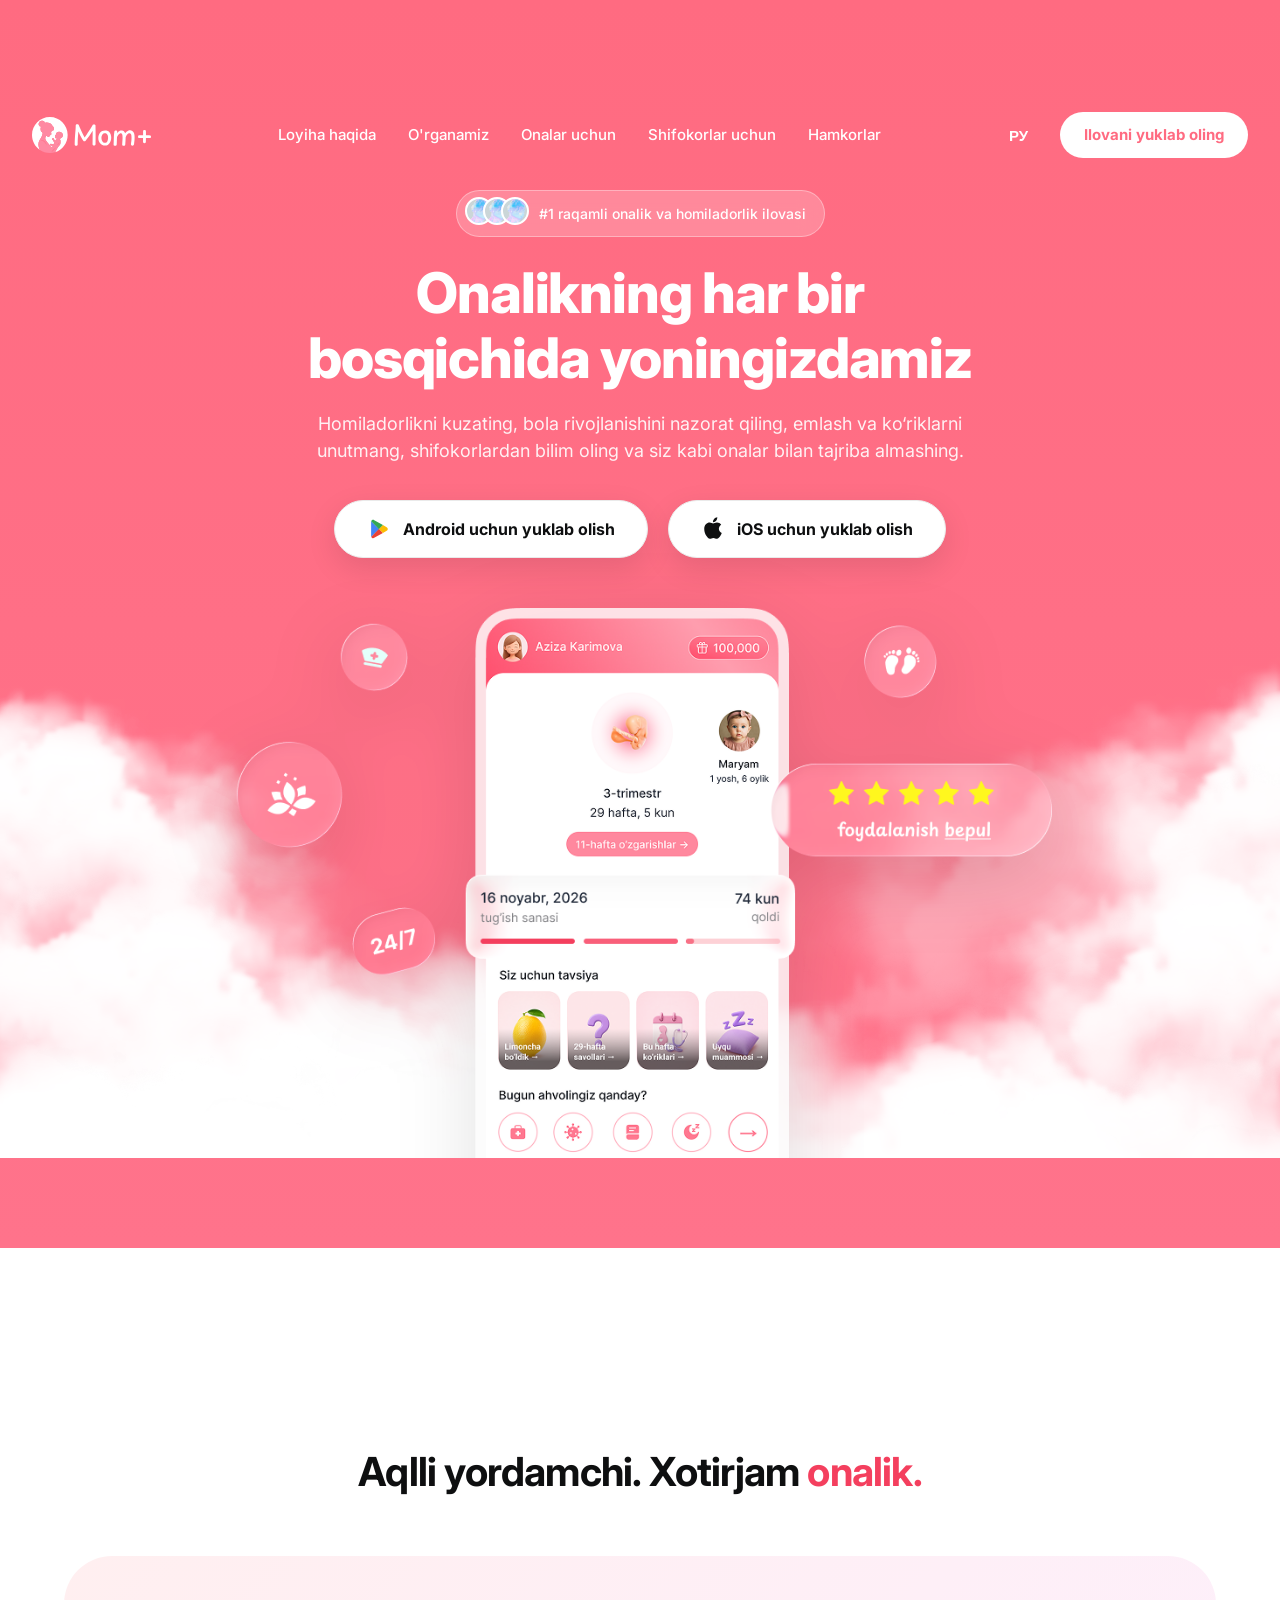
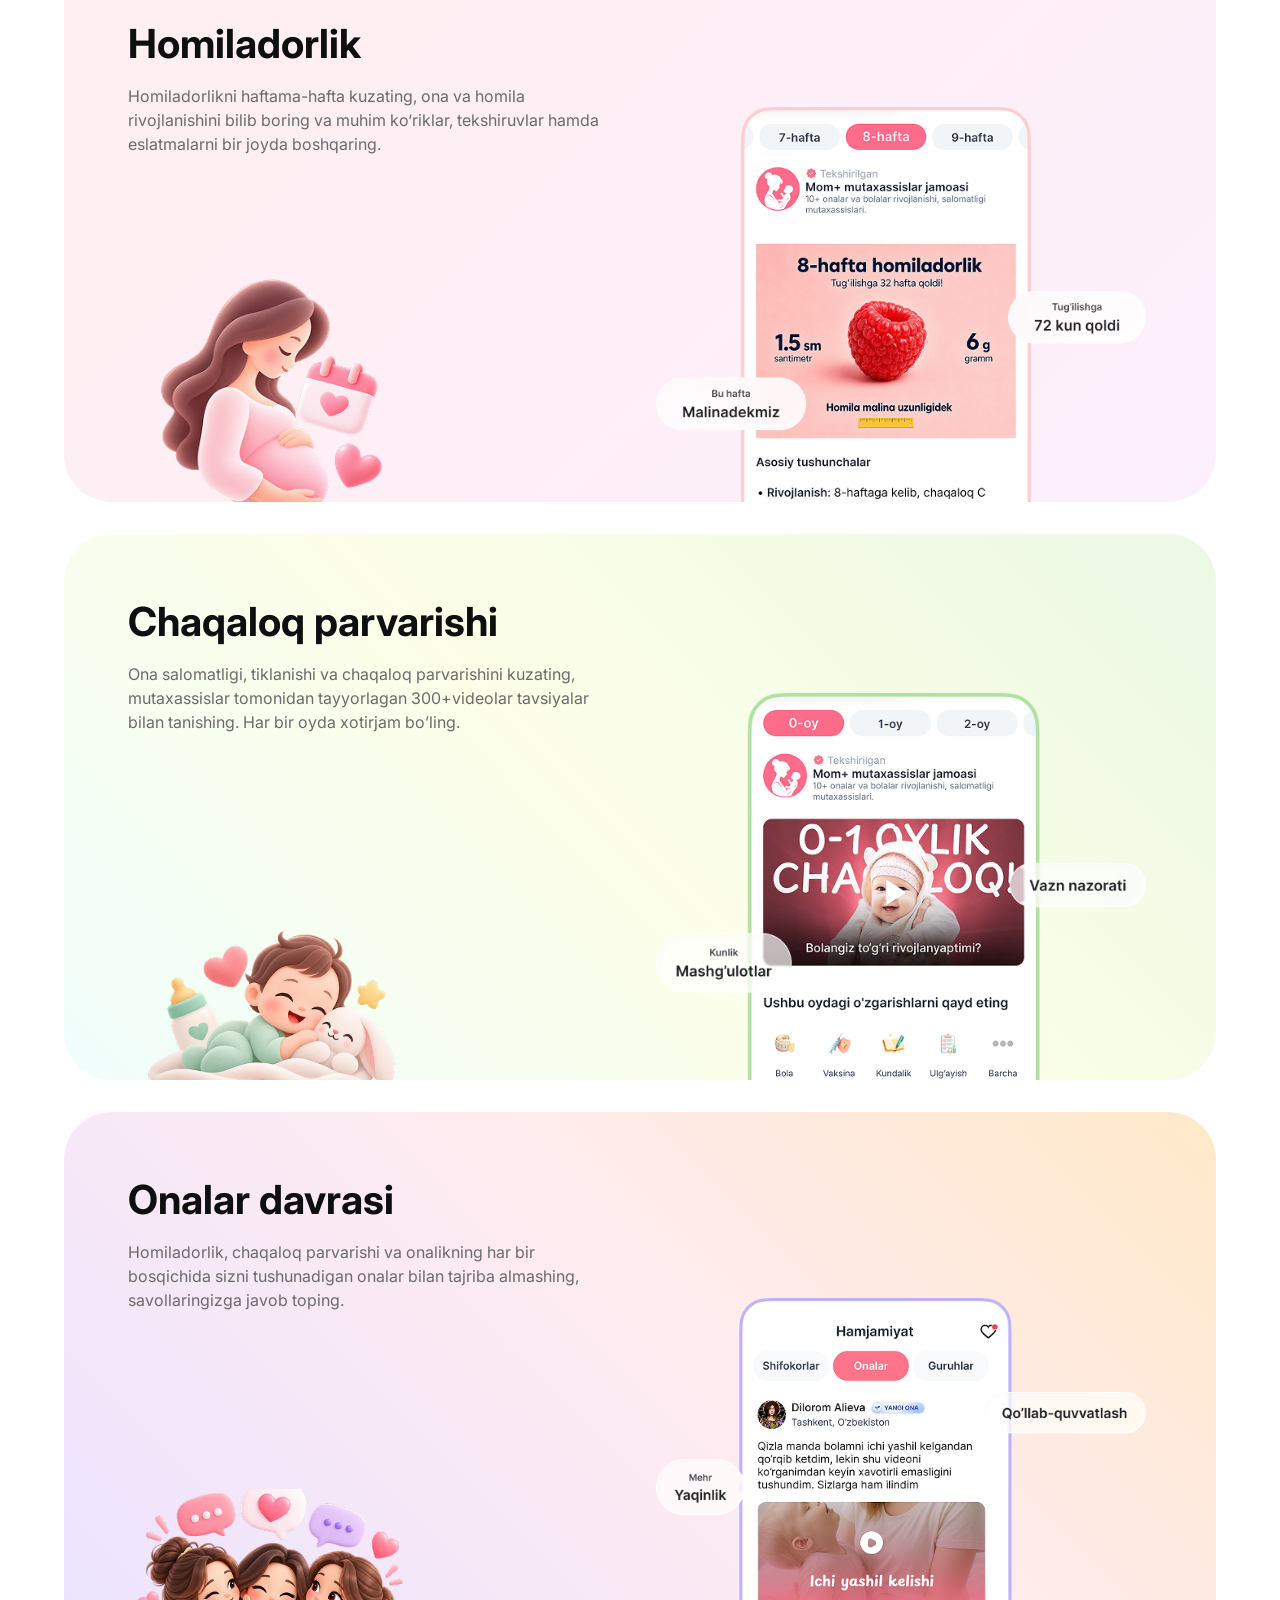
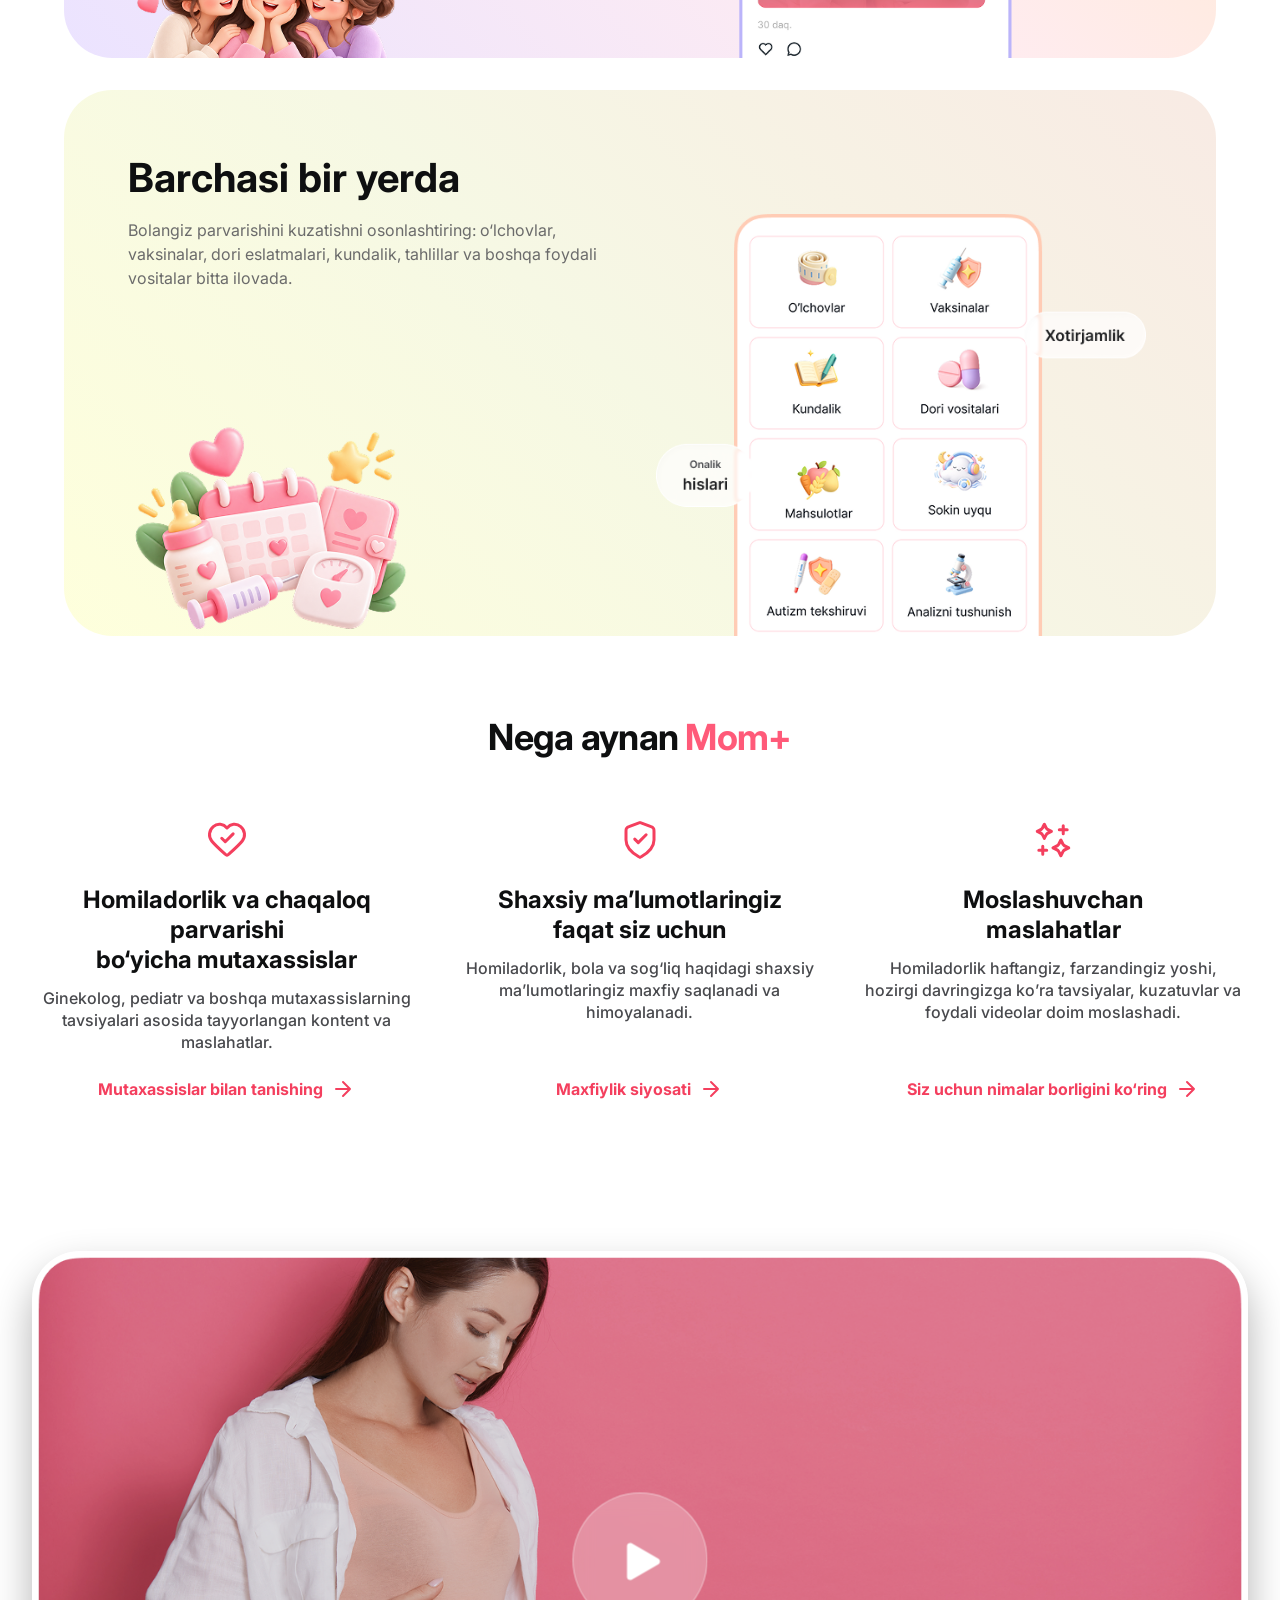
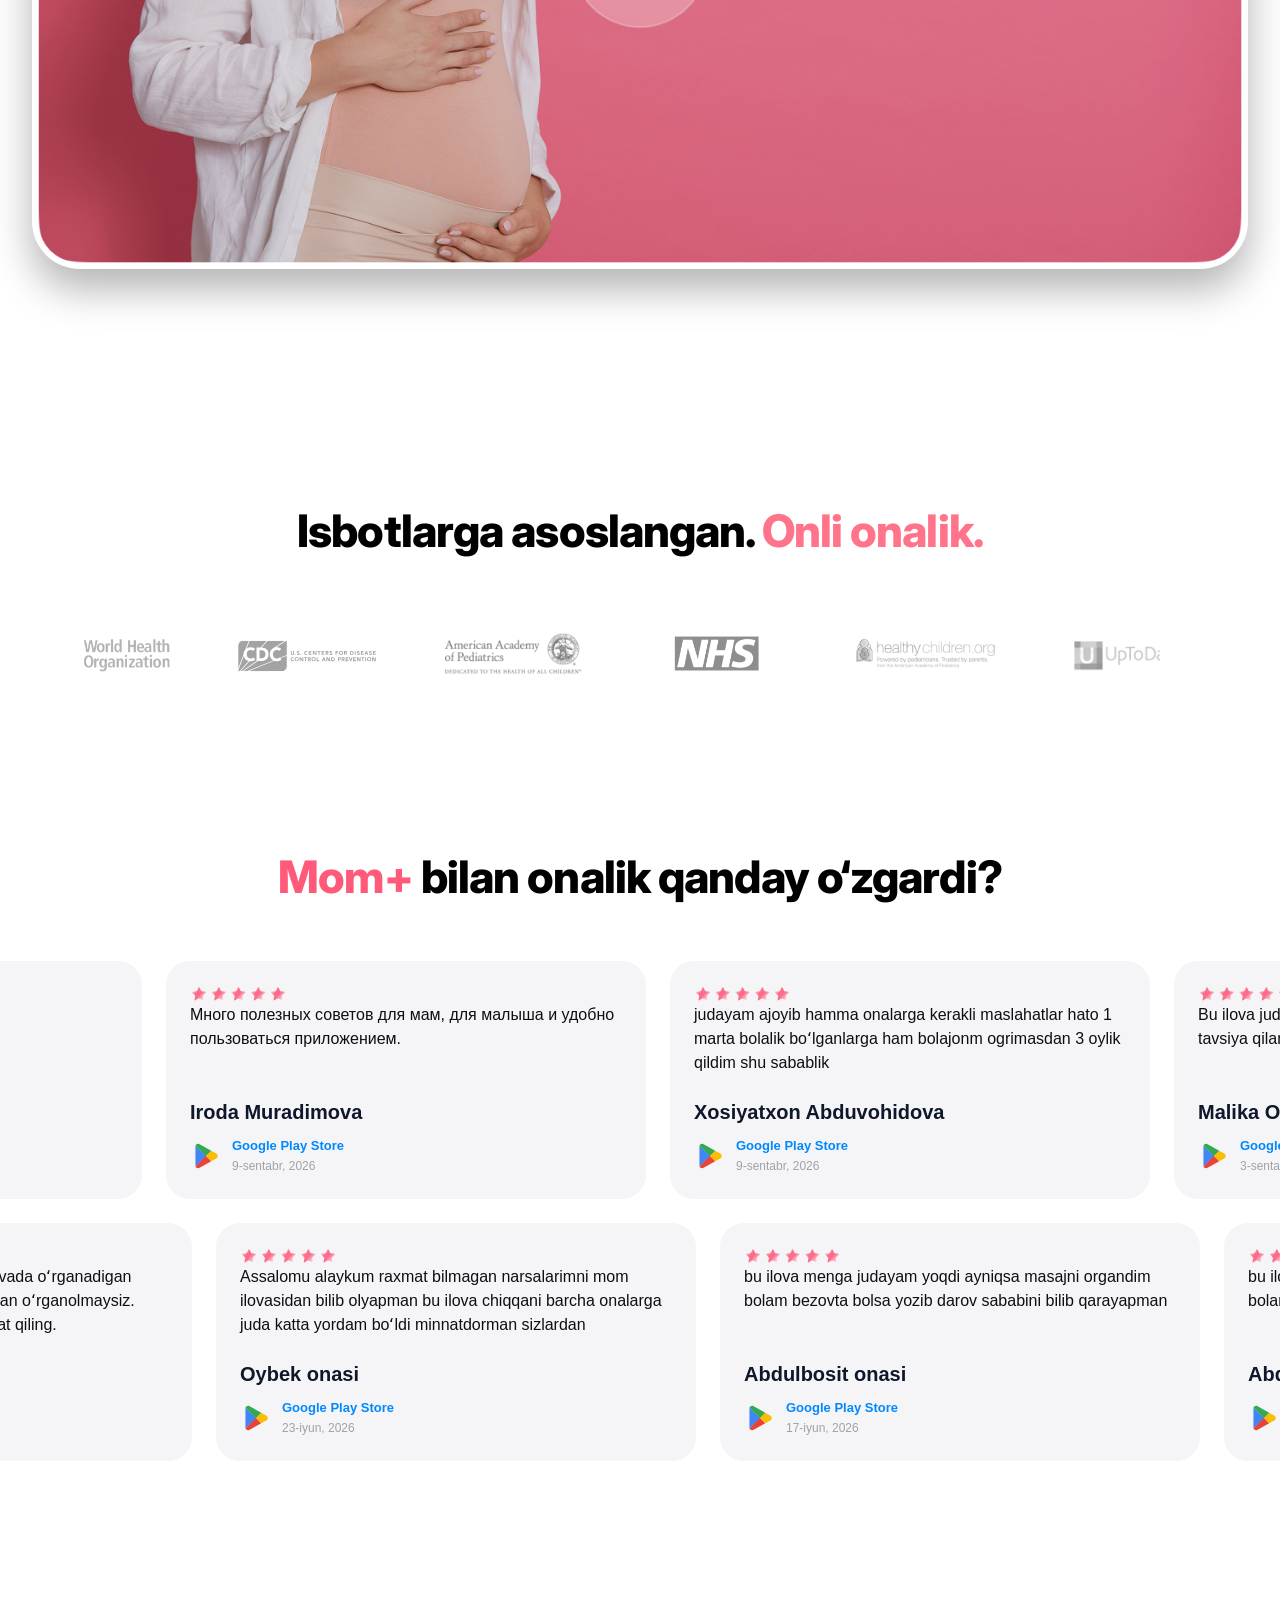
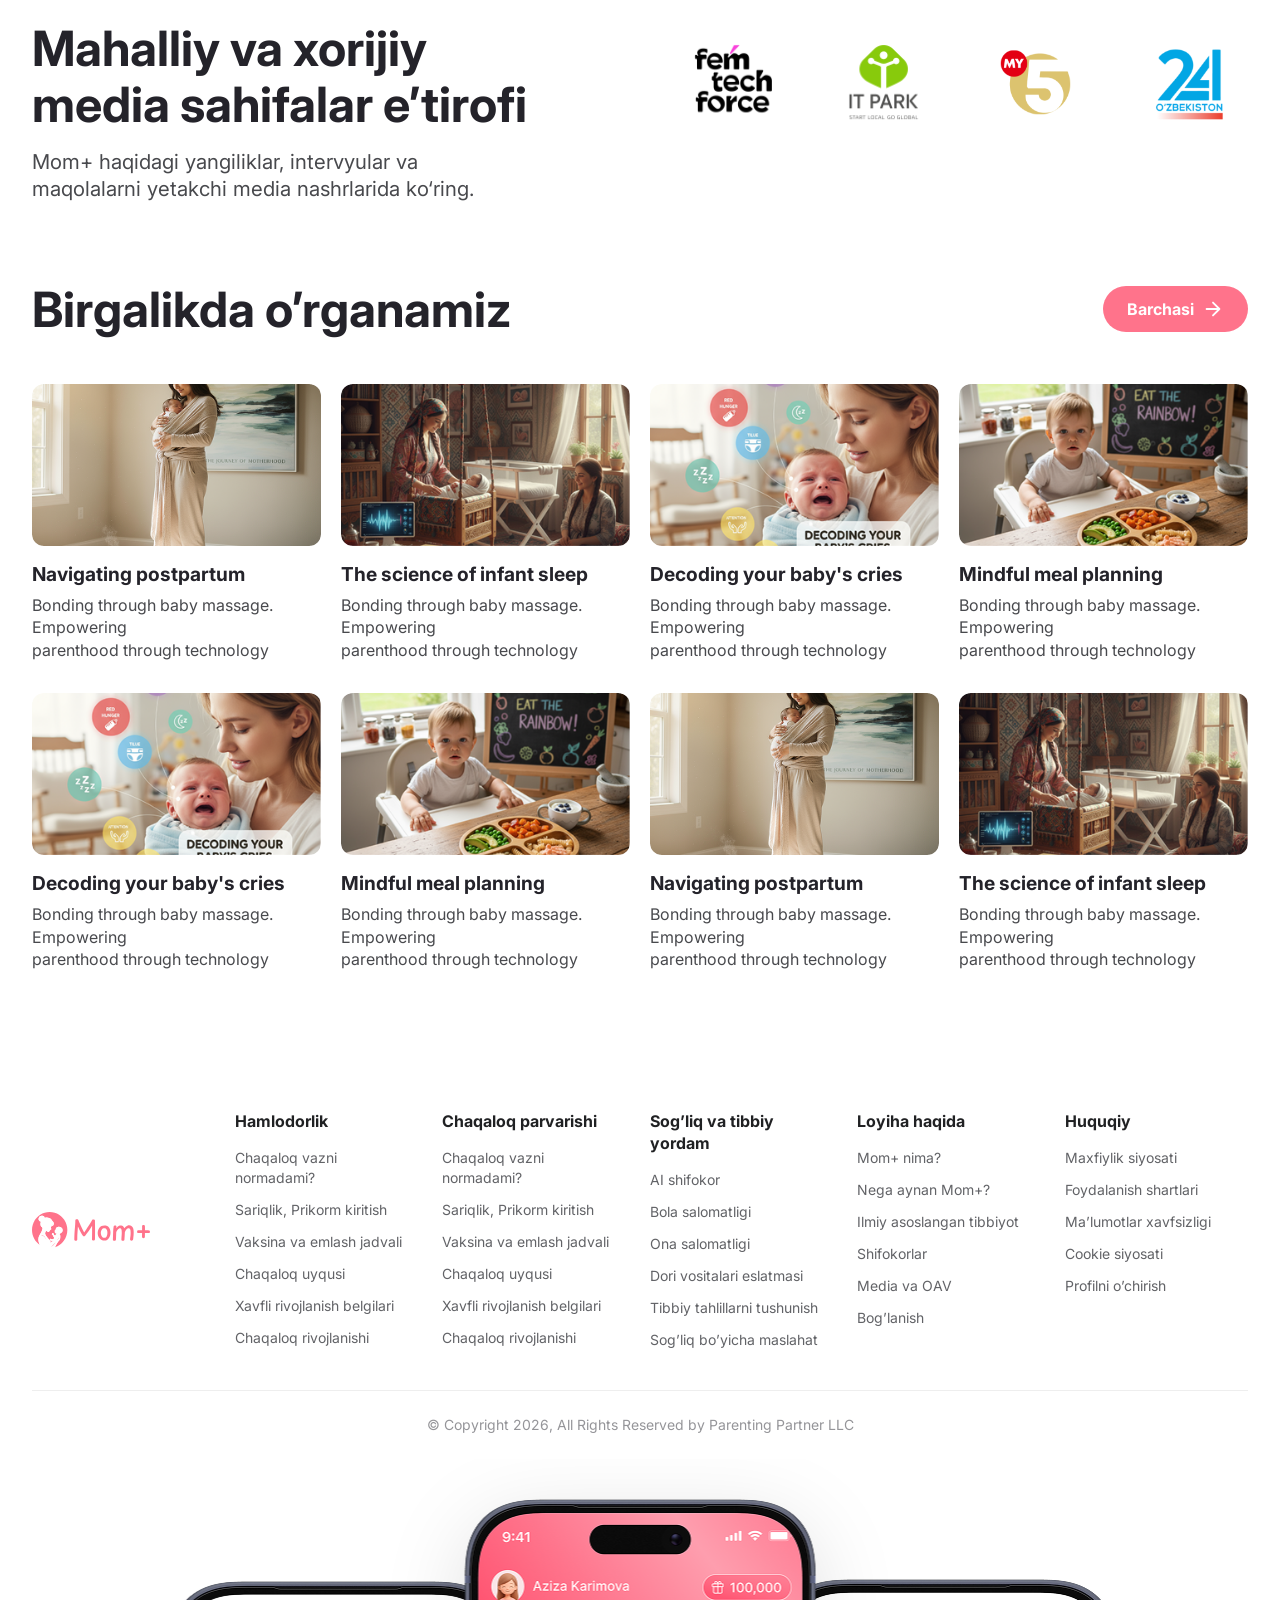
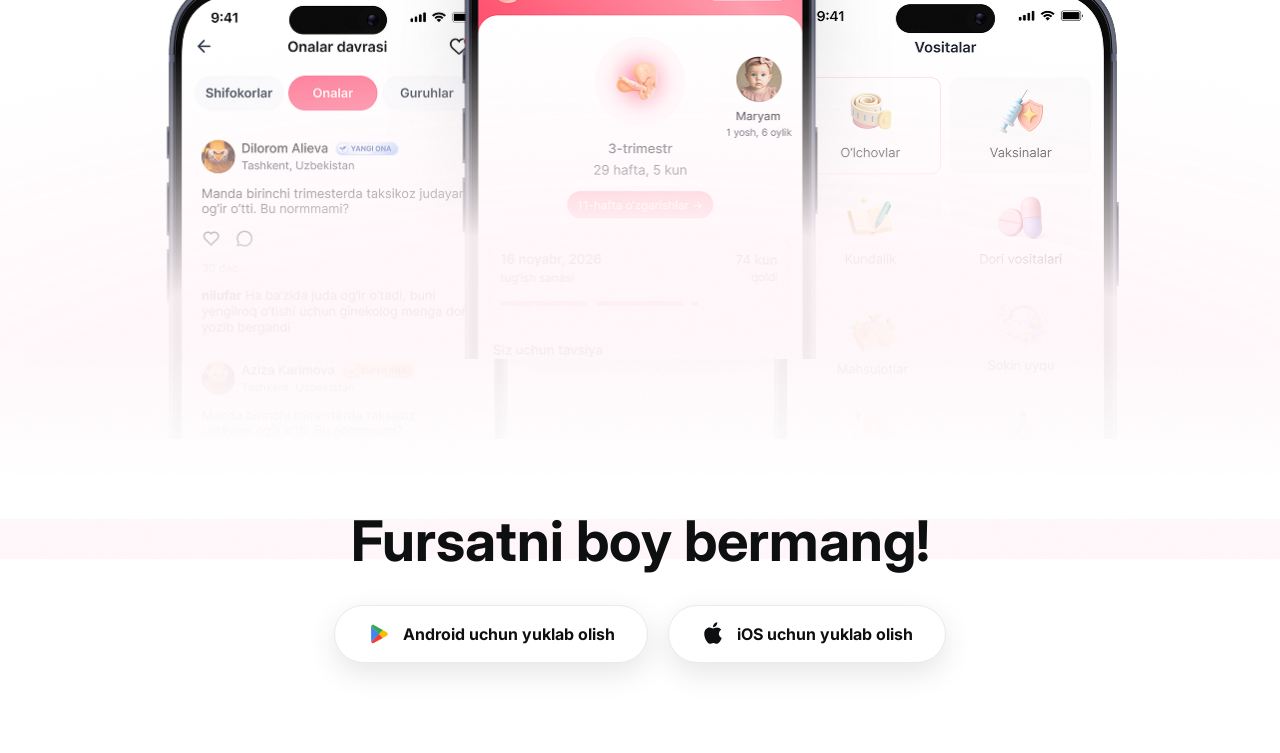
==== commit 5d9d5388: "Update index.html" ====
--- a/index.html
+++ b/index.html
@@ -13,7 +13,7 @@
 <body>
 
 
-<header class="header">
+<header class="header section">
     <div class="container nav">
         <a href="#" class="logo">
             <img src="images/Logo.svg" alt="Mom+ Logo">
@@ -250,7 +250,7 @@
             </div>
         </div>
 
-        <div class="video-section">
+        <div class="section video-section">
             <div class="video-container">
                 <video
                     src="images/woman.mp4" 
@@ -824,4 +824,4 @@
 });
 </script>
 </body>
-</html>+</html>
--- a/style.css
+++ b/style.css
@@ -79,6 +79,7 @@
     text-align: center;
     color: #ffffff;
     background: linear-gradient(180deg, #FF6B81 0%, #FF738B 100%);
+    margin-bottom: 200px;
 }
 
 .nav {
@@ -412,6 +413,10 @@
 }
 
 @media (max-width: 1024px) {
+    .header{
+         margin-bottom:  150px; 
+    }
+    
     .navigation {
         gap: 20px;
     }
@@ -435,6 +440,11 @@
 }
 
 @media (max-width: 834px) {
+
+    .header{
+         margin-bottom:  100px; 
+    }
+    
     .nav {
         height: 70px;
     }
@@ -504,6 +514,10 @@
 }
 
 @media (max-width: 768px) {
+    .header{
+         margin-bottom:  60px; 
+    }
+    
     .nav {
         height: 70px;
     }
@@ -2518,4 +2532,4 @@
         border-radius: 20px;
         max-height: 280px;
     }
-}+}
